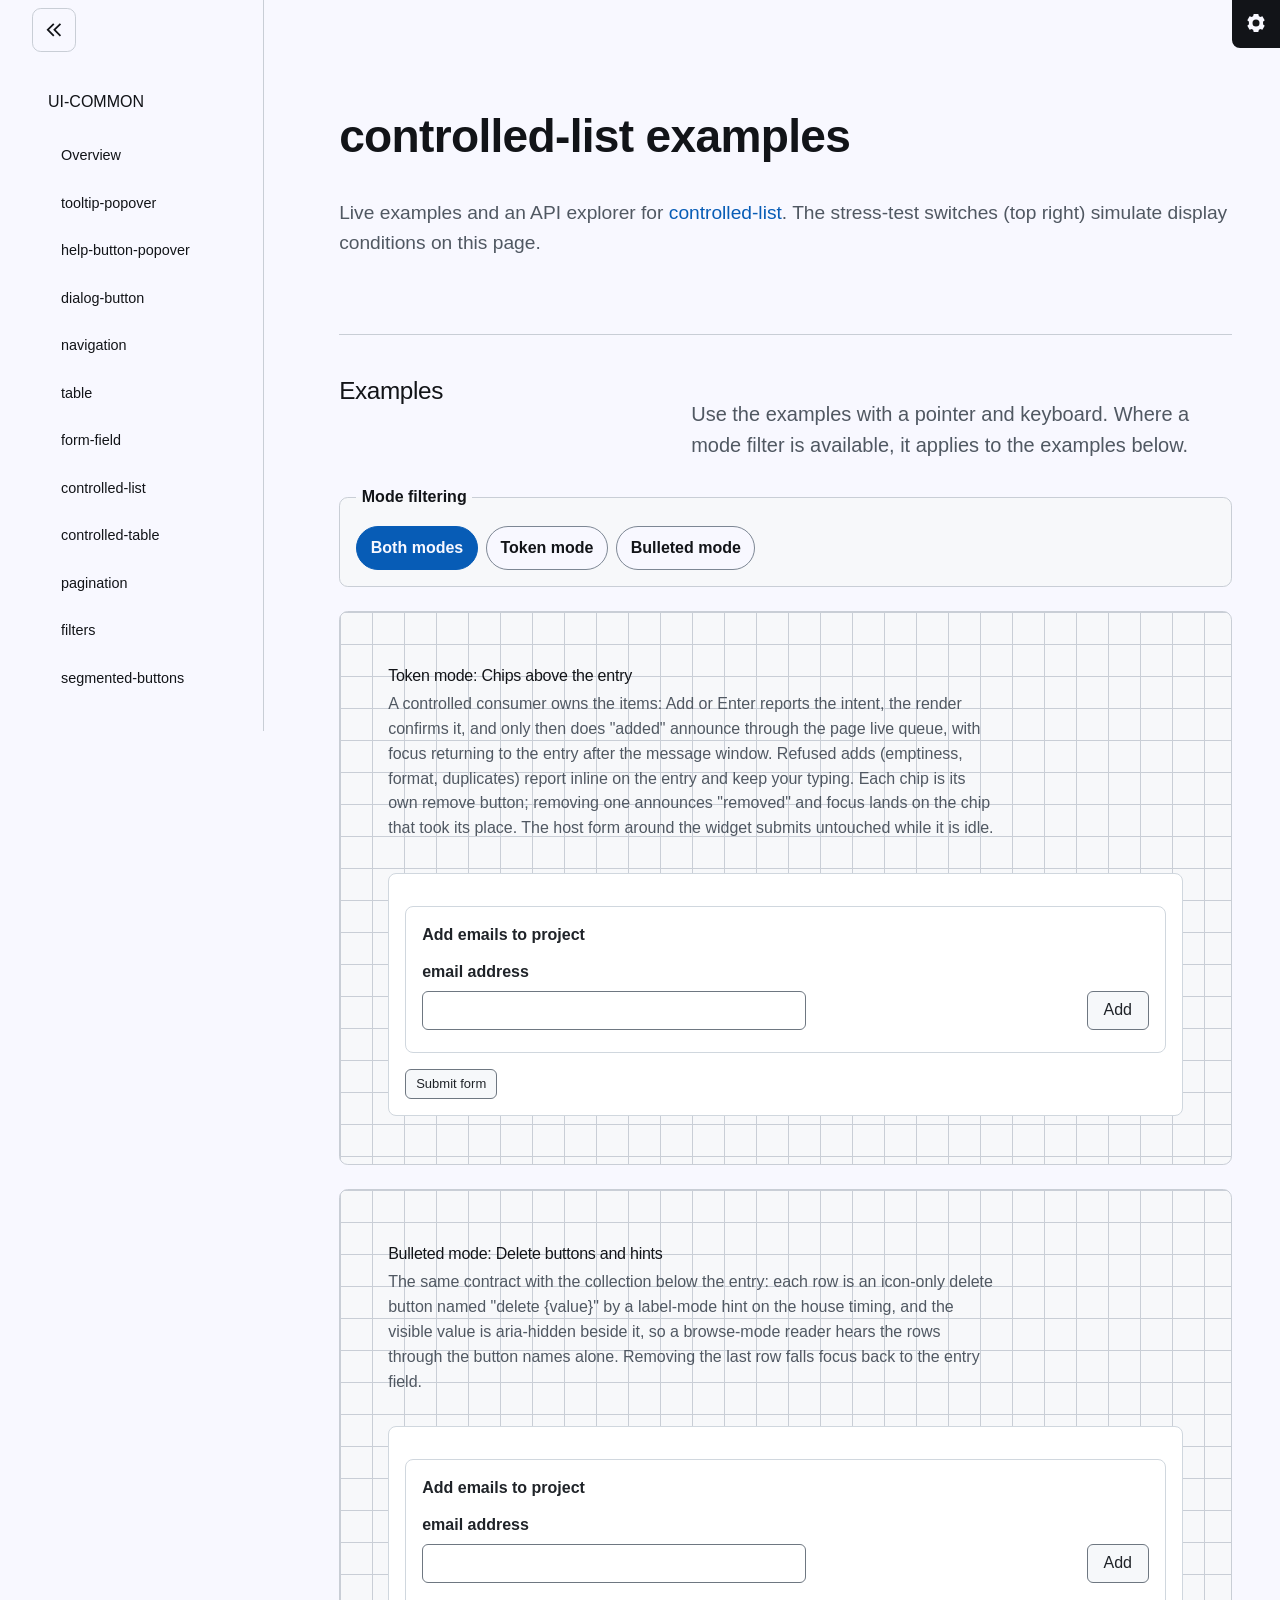
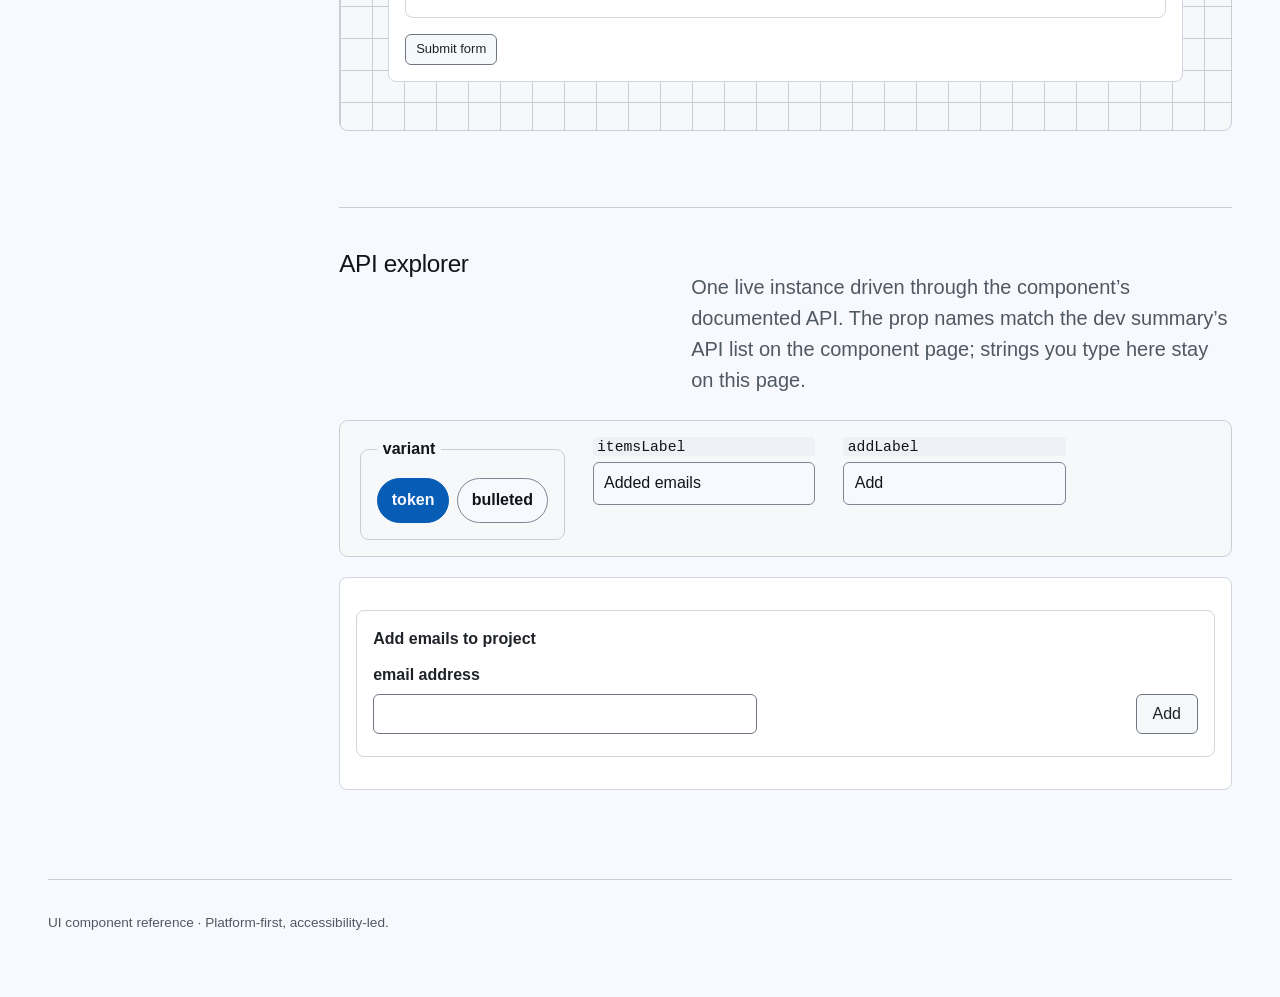
==== controlled-list-example/index.html @ eedbf728 "Add files via upload" ====
<!doctype html>
<html lang="en">
  <head>
    <meta charset="utf-8" />
    <meta name="viewport" content="width=device-width, initial-scale=1" />
    <title>UI Component Reference</title>
    <script defer src="../assets/app.js"></script>
    <link rel="stylesheet" href="../assets/app.css">
  </head>
  <body>
    <div id="root"></div>
  </body>
</html>
---- assets/app.css ----
@layer base{*,:after,:before,::backdrop{box-sizing:border-box;border:0 solid;margin:0;padding:0}::file-selector-button{box-sizing:border-box;border:0 solid;margin:0;padding:0}html,:host{-webkit-text-size-adjust:100%;tab-size:4;font-feature-settings:normal;font-variation-settings:normal;-webkit-tap-highlight-color:transparent;font-family:ui-sans-serif,system-ui,sans-serif,Apple Color Emoji,Segoe UI Emoji,Segoe UI Symbol,Noto Color Emoji;line-height:1.5}hr{height:0;color:inherit;border-top-width:1px}abbr:where([title]){-webkit-text-decoration:underline dotted;text-decoration:underline dotted}h1,h2,h3,h4,h5,h6{font-size:inherit;font-weight:inherit}a{color:inherit;-webkit-text-decoration:inherit;-webkit-text-decoration:inherit;text-decoration:inherit}b,strong{font-weight:bolder}code,kbd,samp,pre{font-feature-settings:normal;font-variation-settings:normal;font-family:ui-monospace,SFMono-Regular,Menlo,Monaco,Consolas,Liberation Mono,Courier New,monospace;font-size:1em}small{font-size:80%}sub,sup{vertical-align:baseline;font-size:75%;line-height:0;position:relative}sub{bottom:-.25em}sup{top:-.5em}table{text-indent:0;border-color:inherit;border-collapse:collapse}:-moz-focusring{outline:auto}progress{vertical-align:baseline}summary{display:list-item}ol,ul,menu{list-style:none}img,svg,video,canvas,audio,iframe,embed,object{vertical-align:middle;display:block}img,video{max-width:100%;height:auto}button,input,select,optgroup,textarea{font:inherit;font-feature-settings:inherit;font-variation-settings:inherit;letter-spacing:inherit;color:inherit;opacity:1;background-color:#0000;border-radius:0}::file-selector-button{font:inherit;font-feature-settings:inherit;font-variation-settings:inherit;letter-spacing:inherit;color:inherit;opacity:1;background-color:#0000;border-radius:0}:where(select:is([multiple],[size])) optgroup{font-weight:bolder}:where(select:is([multiple],[size])) optgroup option{padding-inline-start:20px}::file-selector-button{margin-inline-end:4px}::placeholder{opacity:1}@supports (not ((-webkit-appearance:-apple-pay-button))) or (contain-intrinsic-size:1px){::placeholder{color:color-mix(in oklab, currentcolor 50%, transparent)}}textarea{resize:vertical}::-webkit-search-decoration{-webkit-appearance:none}::-webkit-date-and-time-value{min-height:1lh;text-align:inherit}::-webkit-datetime-edit{display:inline-flex}::-webkit-datetime-edit-fields-wrapper{padding:0}::-webkit-datetime-edit{padding-block:0}::-webkit-datetime-edit-year-field{padding-block:0}::-webkit-datetime-edit-month-field{padding-block:0}::-webkit-datetime-edit-day-field{padding-block:0}::-webkit-datetime-edit-hour-field{padding-block:0}::-webkit-datetime-edit-minute-field{padding-block:0}::-webkit-datetime-edit-second-field{padding-block:0}::-webkit-datetime-edit-millisecond-field{padding-block:0}::-webkit-datetime-edit-meridiem-field{padding-block:0}::-webkit-calendar-picker-indicator{line-height:1}:-moz-ui-invalid{box-shadow:none}button,input:where([type=button],[type=reset],[type=submit]){appearance:button}::file-selector-button{appearance:button}::-webkit-inner-spin-button{height:auto}::-webkit-outer-spin-button{height:auto}[hidden]:where(:not([hidden=until-found])){display:none!important}}:root{--lightningcss-light:initial;--lightningcss-dark: ;color-scheme:light;--canvas:#f8f8ff;--rail-tint:#fff;--surface:#f7f8fa;--surface-strong:#eef1f5;--text:#121418;--muted:#505862;--line:#c9ced6;--line-strong:#7d8794;--accent:#075cb6;--accent-hover:#034887;--focus:#005fcc;--code:#161a20;--code-text:#f4f7fb;--max:90rem;--radius:.55rem;--stress-test-inverse-scale:1;--help-button-popover-trigger-min-size:2.75rem;--help-button-popover-trigger-radius:.35rem;--help-button-popover-surface-width:30rem;--help-button-popover-surface-max-height:94dvh;--help-button-popover-surface-padding:1.5rem;--help-button-popover-surface-gap:1rem;--help-button-popover-motion-duration:.14s;--help-button-popover-edge-clearance:1rem;--help-button-popover-surface-color:var(--canvas);--help-button-popover-border-color:var(--line-strong);--help-button-popover-elevation:0 1rem 3rem #0000002e;--layer-floating-window:200}*{box-sizing:border-box}html{scroll-behavior:smooth;background:var(--canvas);scroll-padding-top:11rem}body{background:var(--canvas);color:var(--text);-webkit-font-smoothing:antialiased;-moz-osx-font-smoothing:grayscale;margin:0;font-family:Arial,Helvetica,sans-serif;font-size:1rem;line-height:1.55}a{color:var(--accent);text-underline-offset:.2em;text-decoration-thickness:.08em}a:hover{color:var(--accent-hover)}a,p,li,dd{overflow-wrap:anywhere}button,a{-webkit-tap-highlight-color:transparent}:focus-visible{outline:.2rem solid var(--focus);outline-offset:.2rem}.site-header{z-index:100;border-block-end:1px solid var(--line);background:color-mix(in srgb, var(--canvas) 96%, transparent);-webkit-backdrop-filter:blur(.5rem);backdrop-filter:blur(.5rem);position:sticky;inset-block-start:0}.header-brand-row,.site-header .ev-navigation-nav,main,footer{width:min(100% - 6rem, var(--max));margin-inline:auto}.header-brand-row{padding-block:1rem .75rem;display:block}.brand{color:var(--text);white-space:nowrap;align-items:center;gap:.75rem;text-decoration:none;display:inline-flex}.brand span{background:var(--line-strong);block-size:1.4rem;inline-size:1px}.preference-switch{border:1px solid var(--line);border-radius:var(--radius);background:var(--canvas);min-block-size:2.75rem;color:var(--text);font:inherit;cursor:pointer;grid-template-columns:auto auto auto;align-items:center;gap:.45rem;padding:.45rem .65rem;font-size:.78rem;display:inline-grid;position:relative}.preference-switch:hover{border-color:var(--line-strong);background:var(--surface)}.preference-input{clip-path:inset(50%);white-space:nowrap;border:0;block-size:1px;inline-size:1px;margin:0;padding:0;position:absolute;overflow:hidden}.preference-label{font-weight:700}.switch-track{border:1px solid var(--line-strong);background:var(--surface-strong);border-radius:999px;block-size:1.25rem;inline-size:2.2rem;position:relative}.preference-switch:has(.preference-input:focus-visible) .switch-track{outline:2px solid var(--focus);outline-offset:2px}.switch-thumb{box-sizing:border-box;background:var(--line-strong);border:1px solid #0000;border-radius:50%;block-size:.88rem;inline-size:.88rem;transition:transform .16s,background-color .16s;position:absolute;inset-block-start:.12rem;inset-inline-start:.12rem}.preference-switch:has(.preference-input:checked) .switch-track{border-color:var(--accent);background:var(--accent)}.preference-switch:has(.preference-input:checked) .switch-thumb{background:var(--canvas);transform:translate(.95rem)}.switch-state{min-inline-size:1.5rem}.stress-test-launcher{z-index:1001;position:fixed;inset-block-start:0;inset-inline-end:0}.stress-test-button{inline-size:calc(48px * var(--stress-test-inverse-scale));block-size:calc(48px * var(--stress-test-inverse-scale));border:calc(2px * var(--stress-test-inverse-scale)) solid var(--text);border-radius:0 0 0 calc(8px * var(--stress-test-inverse-scale));background:var(--text);color:var(--canvas);cursor:pointer;place-items:center;padding:0;display:grid}.stress-test-button:hover{background:var(--accent)}.stress-test-button:focus-visible{outline-width:calc(3px * var(--stress-test-inverse-scale));outline-offset:calc(3px * var(--stress-test-inverse-scale))}.stress-test-cog{inline-size:calc(24px * var(--stress-test-inverse-scale));block-size:calc(24px * var(--stress-test-inverse-scale));fill:currentColor}.stress-test-tooltip{z-index:1002;border:1px solid var(--line-strong);background:var(--text);inline-size:max-content;max-inline-size:min(20rem,100vw - 1rem);color:var(--canvas);opacity:0;transition:opacity .12s ease, display .12s allow-discrete, overlay .12s allow-discrete;border-radius:.35rem;margin:0;padding:.5rem .7rem;font-size:.9rem;line-height:1.4;position:fixed;inset-block-start:calc(48px * var(--stress-test-inverse-scale) + .5rem);inset-block-end:auto;inset-inline:auto .5rem;box-shadow:0 .5rem 1.5rem #0000002e}.stress-test-tooltip:popover-open{opacity:1}@starting-style{.stress-test-tooltip:popover-open{opacity:0}}.stress-tests-dialog{z-index:1000;border:0;border-block-end:2px solid var(--line-strong);background:var(--canvas);max-block-size:min(80dvh,38rem);inline-size:100%;max-inline-size:none;color:var(--text);margin:0;padding:1rem 4.5rem 1rem 1rem;position:fixed;inset-block-start:0;inset-inline:0;overflow:auto;box-shadow:0 .75rem 2rem #00000038}.stress-tests-dialog::backdrop{background:#1214188c}.stress-tests-close{border:1px solid var(--line-strong);border-radius:var(--radius);background:var(--canvas);block-size:2.75rem;inline-size:2.75rem;color:var(--text);cursor:pointer;place-items:center;padding:0;display:grid;position:absolute;inset-block-start:.75rem;inset-inline-end:.75rem}.stress-tests-close:hover{background:var(--surface-strong)}.stress-tests-close svg{fill:currentColor;block-size:1.35rem;inline-size:1.35rem}.stress-tests-title{margin:0 0 .75rem;font-size:1.05rem}.stress-tests-close-tooltip{inset-block-start:4.25rem;inset-inline-end:.75rem}.stress-tests-dialog .preferences{flex-wrap:wrap;gap:.5rem;display:flex}.stress-tests-apply{font:inherit;border:1px solid var(--line-strong);border-radius:var(--radius);background:var(--surface);color:var(--text);cursor:pointer;margin-block-start:.9rem;padding:.45rem 1.25rem;font-size:.85rem}.stress-tests-apply:hover{background:var(--surface-strong)}.site-header .ev-navigation-nav{padding-block:0 .7rem}.ev-navigation a{color:var(--text);border:1px solid #0000;border-radius:.35rem;padding:.55rem .75rem;font-size:.9rem;text-decoration:none;display:inline-block}.ev-navigation a:hover{background:var(--surface)}.ev-navigation a[aria-current=page]{border-color:var(--accent);color:var(--accent)}.ev-navigation .ev-navigation-summary{border:1px solid #0000;border-radius:.35rem;padding:.55rem .75rem;font-size:.9rem}.ev-navigation .ev-navigation-summary:not([aria-disabled=true]):hover{background:var(--surface)}.table-demo-grid{grid-template-columns:minmax(0,1fr);gap:2.5rem;display:grid}.table-demo-canvas{color:#1f2328;--lightningcss-light:initial;--lightningcss-dark: ;color-scheme:light;background:#fff;border:1px solid #d0d7de;border-radius:.5rem;padding:.25rem 1rem 1rem}.table-demo-canvas .retest-button{font:inherit;cursor:pointer;background:#fff;border:1px solid #d0d7de;border-radius:.375rem;padding:.1em .5em;font-size:.8125rem}.table-demo-canvas .retest-button:hover{background:#f6f8fa}.form-field-demo-grid{grid-template-columns:repeat(auto-fit,minmax(min(26rem,100%),1fr));gap:1.5rem;display:grid}.form-field-demo-canvas{color:#1f2328;--lightningcss-light:initial;--lightningcss-dark: ;color-scheme:light;background:#fff;border:1px solid #d0d7de;border-radius:.5rem;padding:1rem}.form-field-demo-canvas .form-field+.form-field{margin-block-start:1.25rem}.ff-demo-scaffold{border-block-start:1px dashed #d0d7de;gap:.5rem;margin:1rem 0 0;padding-block-start:.625rem;display:flex}.ff-demo-scaffold button{font:inherit;cursor:pointer;background:#f6f8fa;border:1px solid #6e7781;border-radius:.375rem;padding:.25rem .625rem;font-size:.8125rem}.ff-demo-scaffold button:hover{background:#eef1f4}.ff-demo-proof{color:#1a7f37;min-block-size:1lh;margin:.5rem 0 0;font-size:.875rem}.controlled-list-demo-grid{grid-template-columns:repeat(auto-fit,minmax(min(28rem,100%),1fr));gap:1.5rem;display:grid}.controlled-table-demo-grid{gap:1.5rem;display:grid}.controlled-list-demo-canvas{color:#1f2328;--lightningcss-light:initial;--lightningcss-dark: ;color-scheme:light;background:#fff;border:1px solid #d0d7de;border-radius:.5rem;padding:1rem}.controlled-list-demo-canvas .host-form-foot{align-items:center;gap:.75rem;margin:.75rem 0 0;display:flex}.controlled-list-demo-canvas .host-form-foot button{font:inherit;cursor:pointer;background:#f6f8fa;border:1px solid #6e7781;border-radius:.375rem;padding:.25rem .625rem;font-size:.8125rem}.controlled-list-demo-canvas .host-form-foot button:hover{background:#eef1f4}.controlled-list-demo-canvas .submit-proof{color:#1a7f37;min-block-size:1lh;font-size:.875rem;font-weight:600}.pagination-demo-grid,.filters-demo-grid{grid-template-columns:minmax(0,1fr);gap:2.5rem;display:grid}.segmented-demo-grid{grid-template-columns:repeat(auto-fit,minmax(min(26rem,100%),1fr));gap:1.5rem;display:grid}.pagination-demo-canvas,.filters-demo-canvas,.segmented-demo-canvas{color:#1f2328;--lightningcss-light:initial;--lightningcss-dark: ;color-scheme:light;background:#fff;border:1px solid #d0d7de;border-radius:.5rem;padding:1rem}.pagination-demo-cards,.filters-demo-results,.segmented-demo-cards{gap:.5rem;margin:0 0 .75rem;padding:0;font-size:.875rem;list-style:none;display:grid}.pagination-demo-cards li,.filters-demo-results li,.segmented-demo-cards li{border:1px solid #d0d7de;border-radius:.375rem;justify-content:space-between;gap:.75rem;padding:.5rem .75rem;display:flex}.segmented-demo-cards[data-layout=grid]{grid-template-columns:repeat(auto-fill,minmax(11rem,1fr))}.pagination-demo-cards .kind,.filters-demo-results .kind,.segmented-demo-cards .kind{color:#57606a;font-size:.8125rem}.filters-demo-results li.empty{color:#57606a;justify-content:flex-start}.pagination-demo-range,.filters-demo-summary{color:#57606a;min-block-size:1lh;margin:0 0 .75rem;font-size:.875rem}.filters-demo-canvas .filters-demo-summary{margin-block-start:.75rem}.segmented-demo-row{flex-wrap:wrap;align-items:center;gap:.75rem;margin-block-end:.75rem;display:flex}.segmented-demo-reset{font:inherit;cursor:pointer;background:#f6f8fa;border:1px solid #6e7781;border-radius:.375rem;padding:.25rem .625rem;font-size:.8125rem}.segmented-demo-reset:hover{background:#eef1f4}.segmented-demo-sample{max-inline-size:34rem;margin:0;font-size:.875rem}.segmented-demo-sample[data-density=roomy]{line-height:1.9}.segmented-demo-sample[data-density=cosy]{line-height:1.5}.segmented-demo-sample[data-density=tight]{line-height:1.2}.segmented-demo-report{color:#1a7f37;margin:.75rem 0 0;font-size:.8125rem;font-weight:600}.navigation-demo-grid{gap:2.5rem;display:grid}.navigation-demo-resizable{resize:horizontal;border:1px dashed var(--line-strong);border-radius:var(--radius);min-inline-size:14rem;max-inline-size:100%;padding:1rem;overflow:hidden}.navigation-demo-scrollbox{border:1px solid var(--line);border-radius:var(--radius);max-block-size:11rem;padding-inline:1rem;overflow-y:auto}.navigation-demo-scrollbox .ev-navigation{background:var(--canvas)}.navigation-demo-vertical{max-inline-size:12rem}.navigation-demo-rail{--navigation-width:13rem;border:1px solid var(--line);border-radius:var(--radius);background:var(--canvas);position:relative;overflow-x:clip}.navigation-demo-rail .ev-navigation-pane{border-inline-end:1px solid var(--line);padding-block:4rem 1.25rem}.navigation-demo-rail .ev-navigation-nav{padding-inline-end:1.5rem}.site-frame{--navigation-width:15rem;--navigation-edge:1.5rem;width:min(100% - 6rem, var(--max));margin-inline:auto}.site-columns{grid-template-columns:var(--navigation-width) minmax(0, 1fr);align-items:start;column-gap:clamp(1.5rem,4vw,4rem);display:grid}.site-frame .site-header{-webkit-backdrop-filter:none;backdrop-filter:none;background:0 0;border-block-end:0;grid-column:1;max-block-size:100dvh;position:sticky;inset-block-start:0;overflow-y:auto}.site-frame .header-brand-row,.site-frame .site-header .ev-navigation-nav{width:auto;margin-inline:0;padding-inline-end:1.75rem}.site-frame .header-brand-row{padding-block:0 1.25rem}.site-frame .site-header .ev-navigation-nav{padding-block:0}.site-frame main{width:auto;grid-column:2;min-inline-size:0;margin-inline:0}.site-frame footer{width:auto;margin-inline:0}@media (width>52rem){.site-columns{transition:grid-template-columns .2s}.site-columns:has(.site-header .ev-navigation[data-nav-state=collapsed]){grid-template-columns:3.75rem minmax(0,1fr)}.site-frame .site-header{inline-size:calc(var(--navigation-width) + 1rem);margin-inline-start:calc((var(--navigation-edge) + .25rem) * -1);padding-block-end:.75rem;padding-inline-start:.25rem;transition:inline-size .2s;overflow-x:hidden}.site-columns:has(.site-header .ev-navigation[data-nav-state=collapsed]) .site-header{scrollbar-width:none;inline-size:3.75rem}.site-columns:has(.site-header .ev-navigation[data-nav-state=collapsed]) .site-header::-webkit-scrollbar{block-size:0;inline-size:0}.site-columns:has(.site-header .ev-navigation[data-nav-state=collapsed]) .site-header .ev-navigation-pane{border-inline-end-color:#0000}.site-frame .site-header .ev-navigation-pane{border-inline-end:1px solid var(--line);padding-block:clamp(3rem,7vw,7rem) 2rem}.site-frame .site-header .ev-navigation-pane:hover,.site-frame .site-header .ev-navigation-pane:focus-within{box-shadow:0 .0625rem .1875rem #0000000f,0 .25rem .75rem #0000000d}}@media (width<=52rem){.site-columns{display:block}.site-frame .site-header{border-inline-end:0;border-block-end:1px solid var(--line);max-block-size:none;padding-block:1rem .75rem;position:static;overflow:visible}}main{padding-block:clamp(3rem,7vw,7rem)}.hero{max-inline-size:70rem}.eyebrow{color:var(--accent);letter-spacing:.12em;text-transform:uppercase;margin:0 0 1rem;font-size:.8rem;font-weight:700}h1,h2,h3{letter-spacing:-.015em;margin-block-start:0;line-height:2}h1{max-inline-size:32ch;margin-block-end:1rem;font-size:clamp(2rem,3.6vw,3.25rem);font-weight:700}.lede{max-inline-size:62rem;color:var(--muted);margin:0;font-size:clamp(1.05rem,1.5vw,1.3rem)}.comparison{margin-block-start:clamp(4rem,8vw,8rem)}.section-heading{grid-template-columns:minmax(18rem,auto) minmax(18rem,1.125fr);align-items:start;gap:4rem;margin-block-end:1.5rem;display:grid}.section-heading>h2{line-height:1.25}.section-heading h2{margin:0;font-size:clamp(1.35rem,1.9vw,1.8rem)}.section-heading p{max-inline-size:48rem;color:var(--muted);margin:0;padding-block-start:2rem;font-size:1.25rem}.comparison-table-wrap{border:1px solid var(--line);border-radius:var(--radius);overflow-x:auto}table{width:100%;border-collapse:collapse;text-align:start;min-inline-size:46rem}th,td{border-block-end:1px solid var(--line);text-align:start;vertical-align:top;padding:1rem 1.25rem}thead th{background:var(--surface);font-size:.85rem}tbody th{inline-size:22%}tbody tr:last-child th,tbody tr:last-child td{border-block-end:0}code{background:var(--surface-strong);border-radius:.2rem;padding:.1em .3em;font:.92em ui-monospace,SFMono-Regular,Consolas,monospace}.guide,.guide-section,.guide-section>*,.sources,.sources>*{min-inline-size:0}.guide-hero{justify-content:space-between;align-items:flex-start;gap:2rem;max-inline-size:76rem;display:flex}.guide-hero h1{margin-block-end:1rem;font-size:clamp(2rem,3.6vw,3.25rem)}.guide-hero>div{min-inline-size:0}.guide-section,.sources{border-block-start:1px solid var(--line);margin-block-start:clamp(3rem,6vw,5rem);padding-block-start:2rem}.guide-section h2,.sources h2{font-size:clamp(1.35rem,1.9vw,1.8rem)}.two-column{grid-template-columns:minmax(15rem,.7fr) minmax(20rem,1.3fr);gap:2rem 4rem;display:grid}.two-column h2{margin:0}.check-list,.cross-list,.test-list,.requirements ul{margin:0;padding:0;list-style:none}.check-list li,.cross-list li,.test-list li{border-block-end:1px solid var(--line);padding:1rem 0 1rem 2rem;position:relative}.check-list li:first-child,.cross-list li:first-child,.test-list li:first-child{border-block-start:1px solid var(--line)}.check-list li:before{background:var(--accent);content:"";border-radius:50%;block-size:.55rem;inline-size:.55rem;position:absolute;inset-block-start:1.45rem;inset-inline-start:.2rem}.cross-list li:before{color:var(--muted);content:"×";font-size:1.25rem;font-weight:700;line-height:1;position:absolute;inset-block-start:1.05rem;inset-inline-start:.1rem}.requirements{border:1px solid var(--line);border-radius:var(--radius);background:var(--surface);grid-template-columns:minmax(17rem,.75fr) minmax(20rem,1.25fr);gap:2rem 4rem;padding:clamp(1.5rem,4vw,2.5rem);display:grid}.requirements h2{margin-block-end:.75rem}.requirements>div>p:last-child{color:var(--muted)}.requirement-groups{gap:1.5rem;display:grid}.requirement-groups section{border-inline-start:.25rem solid var(--line-strong);padding-inline-start:1.25rem}.requirement-groups section:first-child{border-inline-start-color:var(--accent)}.requirement-groups h3{margin-block:.35rem .5rem;font-size:1.15rem}.requirement-kind{border:1px solid var(--line-strong);color:var(--muted);letter-spacing:.06em;text-transform:uppercase;border-radius:999px;margin:0;padding:.2rem .55rem;font-size:.72rem;font-weight:700;display:inline-block}.requirement-kind-normative{border-color:var(--accent);color:var(--accent)}.requirements li{padding:.65rem 0 .65rem 1.5rem;position:relative}.requirements li:before{background:var(--accent);content:"";block-size:2px;inline-size:.55rem;position:absolute;inset-block-start:1.15rem;inset-inline-start:.2rem}.defaults-table-wrap,.wcag-table-wrap{border:1px solid var(--line);border-radius:var(--radius);overflow-x:auto}.defaults-table,.wcag-table{min-inline-size:58rem}.defaults-table td:nth-child(2){inline-size:15rem}.design-specification{gap:3rem;min-inline-size:0;display:grid}.design-specification>section,.spec-table-wrap{min-inline-size:0}.design-specification h3{margin-block:0 1rem;font-size:1.25rem}.anatomy-list{gap:.75rem;max-inline-size:68rem;margin:0;padding-inline-start:1.5rem;display:grid}.state-specimens{border:1px solid var(--line);border-radius:var(--radius);background:var(--line);grid-template-columns:repeat(5,minmax(9rem,1fr));gap:1px;margin-block-end:1.25rem;display:grid;overflow-x:auto}.state-specimens>div{background:var(--surface);align-content:space-between;justify-items:start;gap:1.5rem;min-inline-size:9rem;padding:1rem;display:grid}.state-specimens span{color:var(--muted);font-size:.82rem;font-weight:700}.help-button-popover-specimen{min-block-size:var(--help-button-popover-trigger-min-size);border:2px solid var(--text);border-radius:var(--help-button-popover-trigger-radius);background:var(--text);color:var(--canvas);font:inherit;padding:.65rem 1rem;font-weight:700}.help-button-popover-specimen.is-hovered{background:var(--accent)}.help-button-popover-specimen.is-focused{outline:.2rem solid var(--focus);outline-offset:.2rem}.help-button-popover-specimen.is-open{border-color:var(--accent);background:var(--accent)}.help-button-popover-specimen:disabled{opacity:.5}.spec-table-wrap{border:1px solid var(--line);border-radius:var(--radius);overflow-x:auto}.spec-table{min-inline-size:54rem}.spec-table tbody th{inline-size:14rem}.token-table tbody th{inline-size:24rem}.spec-note{border-inline-start:.25rem solid var(--accent);max-inline-size:68rem;color:var(--muted);margin:0;padding-inline-start:1rem}.wcag-table th:first-child{white-space:nowrap;inline-size:7rem}.wcag-table td:nth-child(3){inline-size:9rem}.level{color:var(--muted);white-space:nowrap;font-size:.85em}.mode-grid{--mode-card-padding:clamp(1.25rem, 3vw, 2rem);grid-template-columns:repeat(auto-fit,minmax(min(100%,32rem),1fr));gap:1.25rem;display:grid}.mode-grid>article{border:1px solid var(--line);border-radius:var(--radius);min-inline-size:0;padding:var(--mode-card-padding);flex-direction:column;display:flex}.mode-grid h3{margin-block-end:1rem;font-size:1.3rem}.mode-grid p{color:var(--muted)}.mode-code-block{margin-block-start:auto;margin-inline:calc(-1 * var(--mode-card-padding));margin-block-end:calc(-1 * var(--mode-card-padding));padding-block-start:2rem}.mode-code-block .code-block{border-block-end:0;border-inline:0;border-start-start-radius:0;border-start-end-radius:0;border-end-end-radius:calc(var(--radius) - 1px);border-end-start-radius:calc(var(--radius) - 1px)}.implementation-steps{gap:1rem;max-inline-size:62rem;margin:0;padding-inline-start:2rem;display:grid}.implementation-steps li{border-block-end:1px solid var(--line);padding-block:0 1rem;padding-inline-start:.5rem}.implementation-steps li::marker{color:var(--accent);font-weight:700}.implementation-steps h4{margin-block-end:.35rem}.implementation-steps p{color:var(--muted)}.qa-rules{border:1px solid var(--line);border-radius:var(--radius);background:var(--line);gap:1px;margin:0;display:grid;overflow:hidden}.qa-rules>div{background:var(--canvas);grid-template-columns:minmax(15rem,.65fr) minmax(20rem,1.35fr);gap:1rem 2rem;padding:1rem 1.25rem;display:grid}.qa-rules dt{font-weight:700}.qa-rules dd{color:var(--muted);margin:0}.verification-specimen{margin-block-start:2rem}.verification-specimen h4{margin-block-end:.75rem;font-size:1rem;font-weight:700}.accessibility>.requirements,.accessibility>section+section{margin-block-start:2rem}.scope-badge{border:1px solid var(--line-strong);color:var(--muted);letter-spacing:.04em;border-radius:999px;margin-block-end:.75rem;padding:.25rem .65rem;font-size:.72rem;font-weight:700;display:inline-block}.filter-radio-group{border:1px solid var(--line);border-radius:var(--radius);background:var(--surface);margin:0 0 1.5rem;padding:1rem}.filter-radio-group legend{padding-inline:.35rem;font-weight:700}.filter-radio-group>div{flex-wrap:wrap;gap:.5rem;display:flex}.filter-radio-group label{cursor:pointer;position:relative}.filter-radio-group input{opacity:0;block-size:1px;inline-size:1px;position:absolute}.filter-radio-group span{border:1px solid var(--line-strong);background:var(--canvas);color:var(--text);border-radius:999px;padding:.55rem .85rem;font-weight:700;display:block}.filter-radio-group input:checked+span{border-color:var(--accent);background:var(--accent);color:var(--canvas)}.filter-radio-group input:focus-visible+span{outline:.2rem solid var(--focus);outline-offset:.2rem}.usage-columns{grid-template-columns:repeat(2,minmax(0,1fr));gap:1.25rem 3rem;display:grid}.usage-columns>section{min-inline-size:0}.usage-columns h3{font-size:1.2rem}.content-keys-columns{grid-template-columns:repeat(auto-fit,minmax(min(100%,20rem),1fr));gap:1.25rem 3rem;display:grid}.content-keys-columns>section{min-inline-size:0}.content-keys-columns h3{font-size:1.2rem}.content-keys{border:1px solid var(--line);border-radius:var(--radius);background:var(--line);gap:1px;margin:0;display:grid;overflow:hidden}.content-keys>div{background:var(--canvas);gap:.35rem;padding:1rem 1.25rem;display:grid}.content-keys dt{font-weight:700}.content-keys dd,.content-keys-empty{color:var(--muted);margin:0}.composition-columns{grid-template-columns:repeat(auto-fit,minmax(min(100%,20rem),1fr));gap:1.25rem 3rem;display:grid}.composition-columns>section{min-inline-size:0}.composition-columns h3{font-size:1.2rem}.composition-list{gap:.75rem;margin:0;padding:0;list-style:none;display:grid}.composition-list>li{border-inline-start:3px solid var(--line);padding-inline-start:.9rem}.composition-name{font-weight:700}.composition-requirement{border:1px solid var(--line);text-transform:uppercase;letter-spacing:.04em;vertical-align:.08em;color:var(--muted);border-radius:999px;padding:.05rem .45rem;font-size:.78rem;font-weight:700;display:inline-block}.composition-requirement[data-requirement=core]{border-color:color-mix(in srgb, var(--accent) 45%, var(--line));background:color-mix(in srgb, var(--accent) 10%, transparent);color:var(--accent)}.pref-high-contrast .composition-requirement[data-requirement=core]{background:0 0}.composition-note{color:var(--muted)}.composition-empty{color:var(--muted);margin:0}.code-block{border-radius:var(--radius);background:var(--code);inline-size:100%;min-inline-size:0;max-inline-size:100%;color:var(--code-text);tab-size:2;white-space:pre;border:1px solid #38404b;margin:0;padding:clamp(1rem,3vw,1.75rem);font:.9rem/1.65 ui-monospace,SFMono-Regular,Consolas,monospace;overflow:auto hidden}.code-block[data-height-constrained]{max-block-size:var(--html-code-height);scrollbar-gutter:stable;overflow-y:auto}.code-block code{font:inherit;background:0 0;padding:0}.token-comment{color:#98a2b3}.token-tag{color:#7dd3fc}.token-attribute{color:#fbbf24}.token-selector{color:#7dd3fc}.token-property{color:#fbbf24}.token-string{color:#bef264}.token-punctuation{color:#d1d5db}.token-keyword{color:#f9a8d4}.token-number{color:#fbbf24}.demo-stage{border:1px solid var(--line);border-radius:var(--radius);background:linear-gradient(var(--line) 1px, transparent 1px), linear-gradient(90deg, var(--line) 1px, transparent 1px), var(--surface);background-size:2rem 2rem;min-block-size:19rem;padding:clamp(1.25rem,4vw,3rem);overflow:visible}.help-demo-grid{grid-template-columns:repeat(2,minmax(0,1fr));gap:1.25rem;display:grid}.help-demo-grid .demo-stage{min-inline-size:0}.help-demo-grid>:only-child{grid-column:1/-1}.demo-instruction{max-inline-size:38rem;color:var(--muted);margin:0 0 2rem}.example-page-link{margin:0}.example-page-link a{border:1px solid var(--line-strong);border-radius:var(--radius);background:var(--surface);color:var(--text);padding:.75rem 1.25rem;font-weight:700;text-decoration:none;display:inline-block}.example-page-link a:hover{border-color:var(--accent)}.example-page-link a:focus-visible{outline:.2rem solid var(--focus);outline-offset:.2rem}.api-explorer{grid-template-columns:minmax(0,1fr);gap:1.25rem;display:grid}.api-controls{border:1px solid var(--line);border-radius:var(--radius);background:var(--surface);flex-wrap:wrap;align-items:flex-start;gap:.75rem 1.75rem;padding:1rem 1.25rem;display:flex}.api-controls .filter-radio-group{margin:0}.api-switch{align-self:center}.api-text-control{align-content:start;gap:.375rem;display:grid}.api-text-control input{font:inherit;border:1px solid var(--line-strong);background:var(--canvas);min-inline-size:min(18rem,100%);color:var(--text);border-radius:.375rem;padding:.5rem .65rem}.api-text-control input:focus-visible{outline:.2rem solid var(--focus);outline-offset:.2rem}.api-canvas{border:1px solid var(--line);border-radius:var(--radius);background:var(--surface);min-block-size:12rem;padding:clamp(1.25rem,4vw,3rem)}.api-canvas .native-tooltip-trigger,.api-canvas .native-tooltip-trigger-label,.api-canvas .native-tooltip-trigger-description{anchor-name:--api-tooltip-trigger}.api-canvas .native-tooltip-surface{position-anchor:--api-tooltip-trigger}.api-canvas .native-help-trigger{interest-delay:.5s .2s;anchor-name:--api-help-trigger}.api-canvas .native-help-trigger-text,.api-canvas .native-help-trigger-icon,.api-canvas .native-help-trigger-icon-text{anchor-name:--api-help-trigger}.api-canvas .native-help-surface,.api-canvas .native-help-icon-tooltip{position-anchor:--api-help-trigger}.api-dialog-trigger{interest-delay:.5s .2s}.api-dialog-icon-tooltip{position-anchor:--api-dialog-window;position-area:block-start;margin:.6rem;position:fixed}.api-dialog-window{z-index:var(--layer-floating-window)}.icon-button{place-items:center;min-inline-size:3rem;padding-inline:.75rem;display:inline-grid}.bold-icon{font-family:Georgia,Times New Roman,serif;font-size:1.35em;font-weight:800}.demo-field{gap:.45rem;max-inline-size:24rem;margin-block-end:1rem;font-weight:700;display:grid}.demo-field input,.demo-field textarea{border:1px solid var(--line-strong);background:var(--canvas);min-block-size:2.75rem;color:var(--text);font:inherit;border-radius:.35rem;padding:.65rem .75rem}.shortcut-list{margin-block:1.25rem}.shortcut-list div{border-block-start:1px solid var(--line);justify-content:space-between;gap:2rem;padding-block:.75rem;display:flex}.shortcut-list div:last-child{border-block-end:1px solid var(--line)}.shortcut-list dd{white-space:nowrap;margin:0}kbd{border:1px solid var(--line-strong);background:var(--surface);border-radius:.25rem;padding:.1rem .35rem;font:.85em ui-monospace,SFMono-Regular,Consolas,monospace}.demo-button,.secondary-button{min-block-size:var(--help-button-popover-trigger-min-size);border:2px solid var(--text);border-radius:var(--help-button-popover-trigger-radius);background:var(--text);color:var(--canvas);font:inherit;cursor:pointer;padding:.65rem 1rem;font-weight:700}.native-help-trigger-icon,.native-help-trigger-icon-text{align-items:center;gap:.55rem;display:inline-flex}.native-help-trigger-icon{min-inline-size:var(--help-button-popover-trigger-min-size);justify-content:center;padding-inline:.65rem}.help-button-popover-demo-icon{border:.12em solid;border-radius:50%;place-items:center;block-size:1.35em;inline-size:1.35em;font-size:.9em;line-height:1;display:inline-grid}.help-demo-settings{justify-items:start;gap:.5rem;margin-block-start:1rem;display:grid}.secondary-button{background:var(--canvas);color:var(--text)}.tooltip-surface{border:1px solid var(--line-strong);background:var(--text);max-inline-size:min(24rem,100vw - 2rem);color:var(--canvas);border-radius:.35rem;padding:.65rem .8rem;font-size:.9rem;box-shadow:0 .5rem 1.5rem #0000002e}.native-tooltip-surface{position-anchor:--native-tooltip-trigger;position-area:block-start;opacity:0;transition:opacity .12s ease, display .12s allow-discrete, overlay .12s allow-discrete;margin:.6rem;position:fixed}.native-tooltip-surface:popover-open{opacity:1}@starting-style{.native-tooltip-surface:popover-open{opacity:0}}.native-tooltip-trigger{anchor-name:--native-tooltip-trigger;interest-delay:.5s .2s}.native-help-trigger-icon,.native-dialog-trigger-icon{interest-delay:.5s .2s}.native-tooltip-trigger-label{anchor-name:--native-tooltip-label-trigger}.native-tooltip-trigger-description{anchor-name:--native-tooltip-description-trigger}.native-tooltip-surface-label{position-anchor:--native-tooltip-label-trigger}.native-tooltip-surface-description{position-anchor:--native-tooltip-description-trigger}.help-surface{inline-size:min(var(--help-button-popover-surface-width), calc(100vw - 2rem));overscroll-behavior:contain;border:1px solid var(--help-button-popover-border-color);border-radius:var(--radius);padding:var(--help-button-popover-surface-padding);background:var(--help-button-popover-surface-color);color:var(--text);box-shadow:var(--help-button-popover-elevation);overflow:auto}.help-surface h3,.help-surface h4{margin-block-end:.75rem;font-size:1.3rem}.help-surface p{color:var(--muted)}.help-surface .secondary-button{margin-block-start:1.5rem;display:block}.native-help-surface{position-anchor:--native-help-trigger;margin:0;margin-block:var(--help-button-popover-surface-gap);block-size:auto;max-block-size:var(--help-button-popover-surface-max-height);opacity:0;transition:opacity var(--help-button-popover-motion-duration) ease, display var(--help-button-popover-motion-duration) allow-discrete, overlay var(--help-button-popover-motion-duration) allow-discrete;position:absolute;inset:auto}.native-help-surface[data-placement=below]{position-area:block-end span-inline-end}.native-help-surface[data-placement=above]{position-area:block-start span-inline-end}.native-help-surface:popover-open{opacity:1}@starting-style{.native-help-surface:popover-open{opacity:0}}.native-help-trigger{anchor-name:--native-help-trigger}.native-help-trigger-text{anchor-name:--native-help-text-trigger}.native-help-trigger-icon{anchor-name:--native-help-icon-trigger}.native-help-trigger-icon-text{anchor-name:--native-help-icon-text-trigger}.native-help-surface-text{position-anchor:--native-help-text-trigger}.native-help-surface-icon{position-anchor:--native-help-icon-trigger}.native-help-surface-icon-text{position-anchor:--native-help-icon-text-trigger}.native-help-icon-tooltip{position-anchor:--native-help-icon-trigger;position-area:block-start;margin:.6rem;position:fixed}.native-dialog-trigger{align-items:center;gap:.5em;display:inline-flex}.native-dialog-trigger-text{anchor-name:--native-dialog-text-trigger}.native-dialog-trigger-icon{anchor-name:--native-dialog-icon-trigger}.native-dialog-trigger-icon-text{anchor-name:--native-dialog-icon-text-trigger}.native-dialog-trigger-text-icon{anchor-name:--native-dialog-text-icon-trigger}.dialog-demo-icon{fill:currentColor;block-size:1.1em;inline-size:1.1em}.native-dialog-icon-tooltip{position-anchor:--native-dialog-icon-trigger;position-area:block-start;margin:.6rem;position:fixed}.native-help-surface-dialog-text{position-anchor:--native-dialog-text-trigger;z-index:var(--layer-floating-window)}.native-help-surface-dialog-icon{position-anchor:--native-dialog-icon-trigger;z-index:var(--layer-floating-window)}.native-help-surface-dialog-icon-text{position-anchor:--native-dialog-icon-text-trigger}.native-help-surface-dialog-text-icon{position-anchor:--native-dialog-text-icon-trigger}.dialog-demo-actions{flex-wrap:wrap;gap:.75rem;margin-block-start:1.5rem;display:flex}.help-surface .dialog-demo-actions .secondary-button{margin-block-start:0;display:inline-block}.native-help-surface-dialog[open]{opacity:1}@starting-style{.native-help-surface-dialog[open]{opacity:0}}.subsection-title{margin-block:3rem 1rem;font-size:1.25rem}.code-panels{grid-template-columns:repeat(2,minmax(0,1fr));align-items:start;gap:1.25rem;display:grid}.code-panels article{min-inline-size:0}.code-panels article:last-child{grid-column:1/-1}.code-panels h3{margin-block-end:.75rem;font-size:1rem}.api-list{grid-template-columns:repeat(2,minmax(0,1fr));gap:0 2rem;margin:0;padding:0;list-style:none;display:grid}.api-intro{max-inline-size:58rem;color:var(--muted)}.api-list li{border-block-end:1px solid var(--line);padding:1rem 0 1rem 1.75rem;position:relative}.api-list li:before{border:2px solid var(--accent);content:"";border-radius:50%;block-size:.55rem;inline-size:.55rem;position:absolute;inset-block-start:1.45rem;inset-inline-start:.2rem}.glance-columns{grid-template-columns:repeat(auto-fit,minmax(min(100%,20rem),1fr));gap:1.25rem 3rem;display:grid}.glance-columns>section{min-inline-size:0}.glance-columns h3{font-size:1.2rem}.glance-list{margin:0;padding:0;list-style:none}.glance-list li{border-block-end:1px solid var(--line);padding:1rem 0 1rem 2.75rem;position:relative}.glance-list li:first-child{border-block-start:1px solid var(--line)}.glance-id{color:var(--accent);font-variant-numeric:tabular-nums;font:700 .8rem/1.65 ui-monospace,SFMono-Regular,Consolas,monospace;position:absolute;inset-block-start:1rem;inset-inline-start:0}.core-refs{color:var(--muted);flex-wrap:wrap;align-items:baseline;gap:.4rem;margin-block:.5rem 0;font-size:.85rem;display:flex}.core-ref{border:1px solid var(--line-strong);border-radius:999px;padding:.05rem .5rem;font:700 .8rem ui-monospace,SFMono-Regular,Consolas,monospace;text-decoration:none}.core-ref:hover{border-color:var(--accent)}.test-list{grid-template-columns:repeat(2,minmax(0,1fr));gap:0 2rem;display:grid}.test-list li{padding-inline-start:1.75rem}.test-list li:before{border:2px solid var(--accent);content:"";border-radius:50%;block-size:.55rem;inline-size:.55rem;position:absolute;inset-block-start:1.4rem;inset-inline-start:.2rem}.sources{grid-template-columns:minmax(15rem,.7fr) minmax(20rem,1.3fr);gap:2rem 4rem;display:grid}.sources ul{flex-wrap:wrap;gap:.75rem 1.5rem;margin:0;padding:0;list-style:none;display:flex}kbd{border:1px solid var(--line-strong);background:var(--surface);border-block-end-width:3px;border-radius:.25rem;padding:.05em .35em;font:.9em ui-monospace,SFMono-Regular,Consolas,monospace}footer{border-block-start:1px solid var(--line);color:var(--muted);padding-block:2rem 4rem;font-size:.85rem}.sr-only{clip:rect(0, 0, 0, 0);white-space:nowrap;border:0;block-size:1px;inline-size:1px;margin:-1px;padding:0;position:absolute;overflow:hidden}.pref-dark{--lightningcss-light: ;--lightningcss-dark:initial;color-scheme:dark;--canvas:#111317;--rail-tint:color-mix(in srgb, var(--canvas) 93%, var(--text));--surface:#191d23;--surface-strong:#242a32;--text:#f4f6f8;--muted:#bac1ca;--line:#444d59;--line-strong:#8994a2;--accent:#76b9ff;--accent-hover:#a8d2ff;--focus:#80bdff;--code:#090b0e;--code-text:#f4f7fb}.pref-high-contrast{--lightningcss-light: ;--lightningcss-dark:initial;color-scheme:dark;--canvas:Canvas;--rail-tint:Canvas;--surface:Canvas;--surface-strong:Canvas;--text:CanvasText;--muted:CanvasText;--line:CanvasText;--line-strong:CanvasText;--accent:LinkText;--accent-hover:LinkText;--focus:Highlight;--code:Canvas;--code-text:CanvasText}.pref-high-contrast .site-header,.pref-high-contrast .component-card,.pref-high-contrast .comparison-table-wrap,.pref-high-contrast .stress-tests-dialog,.pref-high-contrast .stress-tests-close,.pref-high-contrast .stress-test-tooltip,.pref-high-contrast .preference-switch,.pref-high-contrast .pref-high-contrast .requirements,.pref-high-contrast .demo-stage,.pref-high-contrast .help-surface,.pref-high-contrast .tooltip-surface{box-shadow:none!important;-webkit-backdrop-filter:none!important;backdrop-filter:none!important;background-image:none!important}.pref-high-contrast .site-header{background:canvas!important}.pref-high-contrast .switch-track{background:canvas!important;border-color:canvastext!important}.pref-high-contrast .preference-switch:has(.preference-input:checked) .switch-track{background:highlight!important;border-color:highlight!important}.pref-high-contrast .switch-thumb{background:canvastext!important;border-color:canvastext!important}.pref-high-contrast .preference-switch:has(.preference-input:checked) .switch-thumb{background:highlighttext!important;border-color:highlighttext!important}.pref-high-contrast .code-block{forced-color-adjust:none;color:#f4f7fb;background:#090b0e;border-color:#f4f7fb}.pref-text-spacing *{letter-spacing:.12em!important;word-spacing:.16em!important;line-height:1.5!important}.pref-text-spacing p{margin-block-end:2em!important}.pref-text-resize{font-size:200%}.pref-text-resize .site-header{position:static}.pref-text-resize .guide-hero{flex-direction:column}.pref-text-resize .section-heading,.pref-text-resize .requirements,.pref-text-resize .sources,.pref-text-resize .mode-grid,.pref-text-resize .help-demo-grid,.pref-text-resize .segmented-demo-grid,.pref-text-resize .glance-columns,.pref-text-resize .usage-columns,.pref-text-resize .content-keys-columns,.pref-text-resize .composition-columns,.pref-text-resize .code-panels,.pref-text-resize .api-list,.pref-text-resize .test-list,.pref-text-resize .qa-rules>div{grid-template-columns:1fr}.pref-reduced-motion *,.pref-reduced-motion :before,.pref-reduced-motion :after{scroll-behavior:auto!important;transition-duration:.001ms!important;animation-duration:.001ms!important;animation-iteration-count:1!important}@media (prefers-reduced-motion:reduce){*,:before,:after{scroll-behavior:auto!important;transition-duration:.001ms!important;animation-duration:.001ms!important;animation-iteration-count:1!important}}@media (forced-colors:active){:root{--canvas:Canvas;--rail-tint:Canvas;--surface:Canvas;--surface-strong:Canvas;--text:CanvasText;--muted:CanvasText;--line:CanvasText;--line-strong:CanvasText;--accent:LinkText;--accent-hover:LinkText;--focus:Highlight}.switch-track{forced-color-adjust:none;background:canvas;border-color:canvastext}.preference-switch:has(.preference-input:checked) .switch-track{background:highlight;border-color:highlight}.switch-thumb{forced-color-adjust:none;background:canvastext;border-color:canvastext}.preference-switch:has(.preference-input:checked) .switch-thumb{background:highlighttext;border-color:highlighttext}.site-header,.component-card,.comparison-table-wrap,.stress-tests-dialog,.stress-tests-close,.stress-test-tooltip,.preference-switch,.requirements,.demo-stage,.help-surface,.tooltip-surface{box-shadow:none!important;-webkit-backdrop-filter:none!important;backdrop-filter:none!important;background-image:none!important}.site-header{background:canvas!important}.code-block{forced-color-adjust:none;color:#f4f7fb;background:#090b0e;border-color:#f4f7fb}}@media (width<=76rem){.site-header{position:static}}@media (resolution>=1.5x){.site-header{position:static}}@media (width<=48rem){html{scroll-padding-top:15rem}.header-brand-row,.site-header .ev-navigation-nav,main,footer{width:min(100% - 1.25rem, var(--max))}.preference-switch{grid-template-columns:minmax(0,1fr) auto auto}.stress-tests-dialog .preferences{grid-template-columns:1fr;display:grid}.section-heading,.two-column,.requirements,.sources{grid-template-columns:1fr}.guide-hero{flex-direction:column}.mode-grid,.help-demo-grid,.glance-columns,.usage-columns,.content-keys-columns,.code-panels,.api-list,.test-list,.qa-rules>div{grid-template-columns:1fr}}.ev-navigation[data-nav-state]{position:relative}.ev-navigation[data-sticky]{z-index:var(--layer-sticky-navigation);position:sticky;inset-block-start:0}.ev-navigation-list{margin:0;padding:0;list-style:none;display:flex}.ev-navigation-list>li{flex:none;min-inline-size:0}.ev-navigation[data-layout=horizontal] .ev-navigation-nav>.ev-navigation-list{flex-wrap:nowrap;gap:.25rem;overflow-x:clip}.ev-navigation[data-layout=vertical] .ev-navigation-nav>.ev-navigation-list{flex-direction:column;align-items:stretch;gap:.35rem}.ev-navigation[data-layout=vertical] .ev-navigation-list a,.ev-navigation-drawer .ev-navigation-list a{white-space:nowrap;text-overflow:ellipsis;display:block;overflow:hidden}.ev-navigation-toggle,.ev-navigation-hamburger,.ev-navigation-list a{interest-delay:.5s .2s}.ev-navigation-summary{white-space:nowrap;cursor:pointer;align-items:center;gap:.35rem;display:flex}.ev-navigation-summary::-webkit-details-marker{display:none}.ev-navigation-summary[aria-disabled=true]{color:var(--muted);cursor:not-allowed}.ev-navigation-caret{fill:currentColor;block-size:.85em;inline-size:.85em;transition:rotate .16s}.ev-navigation-submenu[open]>.ev-navigation-summary .ev-navigation-caret{rotate:180deg}.ev-navigation-sublist{flex-direction:column;gap:.35rem;margin:0;padding:0;list-style:none;display:flex}.ev-navigation-submenu:not([data-dropdown])>.ev-navigation-sublist{margin-block-start:.35rem;padding-inline-start:1rem}.ev-navigation-submenu[data-dropdown]{anchor-scope:--ev-nav-submenu}.ev-navigation-submenu[data-dropdown]>.ev-navigation-summary{anchor-name:--ev-nav-submenu}.ev-navigation-submenu[data-dropdown]>.ev-navigation-sublist{position-anchor:--ev-nav-submenu;position-area:block-end span-inline-end;border:1px solid var(--line-strong);background:var(--canvas);border-radius:.5rem;min-inline-size:13rem;max-inline-size:min(24rem,100vw - 1rem);margin-block-start:.5rem;padding:.5rem;position:absolute;box-shadow:0 .75rem 2rem #0000002e}.ev-navigation-hamburger,.ev-navigation-toggle{border:1px solid var(--line);border-radius:var(--radius);background:var(--canvas);block-size:2.75rem;inline-size:2.75rem;color:var(--text);cursor:pointer;place-items:center;padding:0;display:grid}.ev-navigation-hamburger:hover,.ev-navigation-toggle:hover{border-color:var(--line-strong);background:var(--surface)}.ev-navigation-icon{fill:currentColor;block-size:1.35rem;inline-size:1.35rem}.ev-navigation-toggle .ev-navigation-icon{transition:transform .16s}.ev-navigation-toggle[aria-expanded=false] .ev-navigation-icon{transform:rotate(180deg)}.ev-navigation-drawer{border:0;border-inline-start:1px solid var(--line-strong);background:var(--canvas);block-size:auto;max-block-size:none;inline-size:min(20rem,100vw - 3rem);max-inline-size:none;color:var(--text);overscroll-behavior:contain;transition:transform .2s ease, display .2s allow-discrete, overlay .2s allow-discrete;margin:0;padding:0;position:fixed;inset-block:0;inset-inline:auto 0;overflow-y:auto;transform:translate(100%);box-shadow:-.75rem 0 2rem #0000002e}.ev-navigation-drawer[open]{transform:translate(0)}@starting-style{.ev-navigation-drawer[open]{transform:translate(100%)}}.ev-navigation-drawer::backdrop{background:#00000040}html:has(.ev-navigation-drawer[open]){overflow:hidden}.ev-navigation-drawer-bar{background:var(--canvas);border-block-end:1px solid var(--line);justify-content:flex-end;padding:.5rem;display:flex;position:sticky;inset-block-start:0}.ev-navigation-drawer-close{border-radius:var(--radius);block-size:2.75rem;inline-size:2.75rem;color:var(--text);cursor:pointer;background:0 0;border:1px solid #0000;place-items:center;padding:0;display:grid}.ev-navigation-drawer-close:hover{border-color:var(--line-strong);background:var(--surface)}.ev-navigation-drawer .ev-navigation-list{flex-direction:column;align-items:stretch;gap:.35rem;padding:.75rem}.ev-navigation[data-nav-state] .ev-navigation-toggle{z-index:1;position:absolute;inset-block-start:.5rem;inset-inline-start:.5rem}.ev-navigation[data-nav-state] .ev-navigation-pane{inline-size:var(--navigation-width,15rem);background:var(--canvas);padding-inline-start:var(--navigation-edge,1.5rem);transition:transform .2s,background-color .2s,border-color .2s,box-shadow .2s}.ev-navigation[data-nav-state=collapsed] .ev-navigation-pane{transform:translateX(calc(var(--navigation-edge,1.5rem) - var(--navigation-width,15rem)))}.ev-navigation[data-tint][data-layout] .ev-navigation-pane:hover,.ev-navigation[data-tint][data-layout] .ev-navigation-pane:focus-within{background:var(--navigation-tint,color-mix(in srgb, var(--canvas) 93%, var(--text)));border-inline-end-color:#0000}.ev-navigation[data-tint]:not([data-nav-state]) .ev-navigation-pane{transition:background-color .2s}.ev-navigation-hint{border:1px solid var(--line-strong);background:var(--text);inline-size:max-content;max-inline-size:min(20rem,100vw - 1rem);color:var(--canvas);opacity:0;transition:opacity .12s ease, display .12s allow-discrete, overlay .12s allow-discrete;border-radius:.35rem;margin:0;padding:.5rem .7rem;font-size:.9rem;line-height:1.4;position:fixed;box-shadow:0 .5rem 1.5rem #0000002e}.ev-navigation-hint:popover-open{opacity:1}@starting-style{.ev-navigation-hint:popover-open{opacity:0}}
/*$vite$:1*/
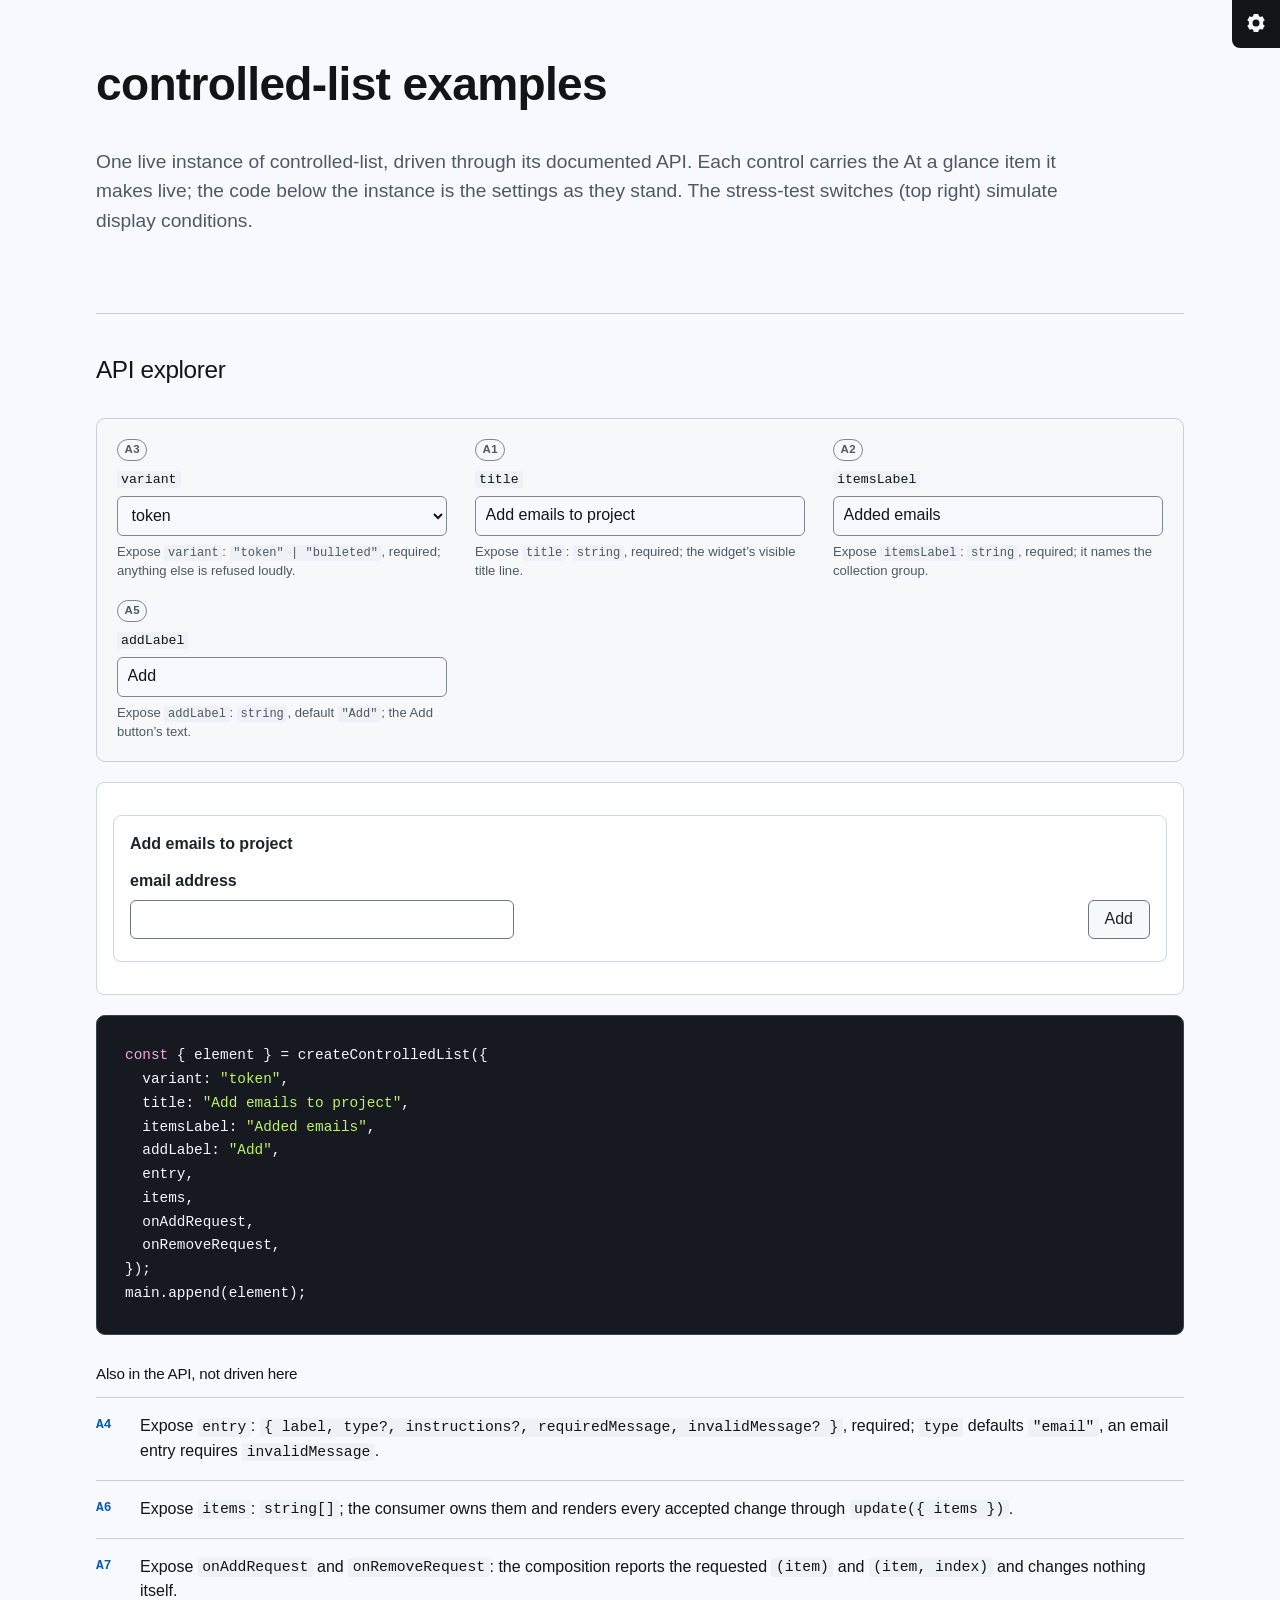
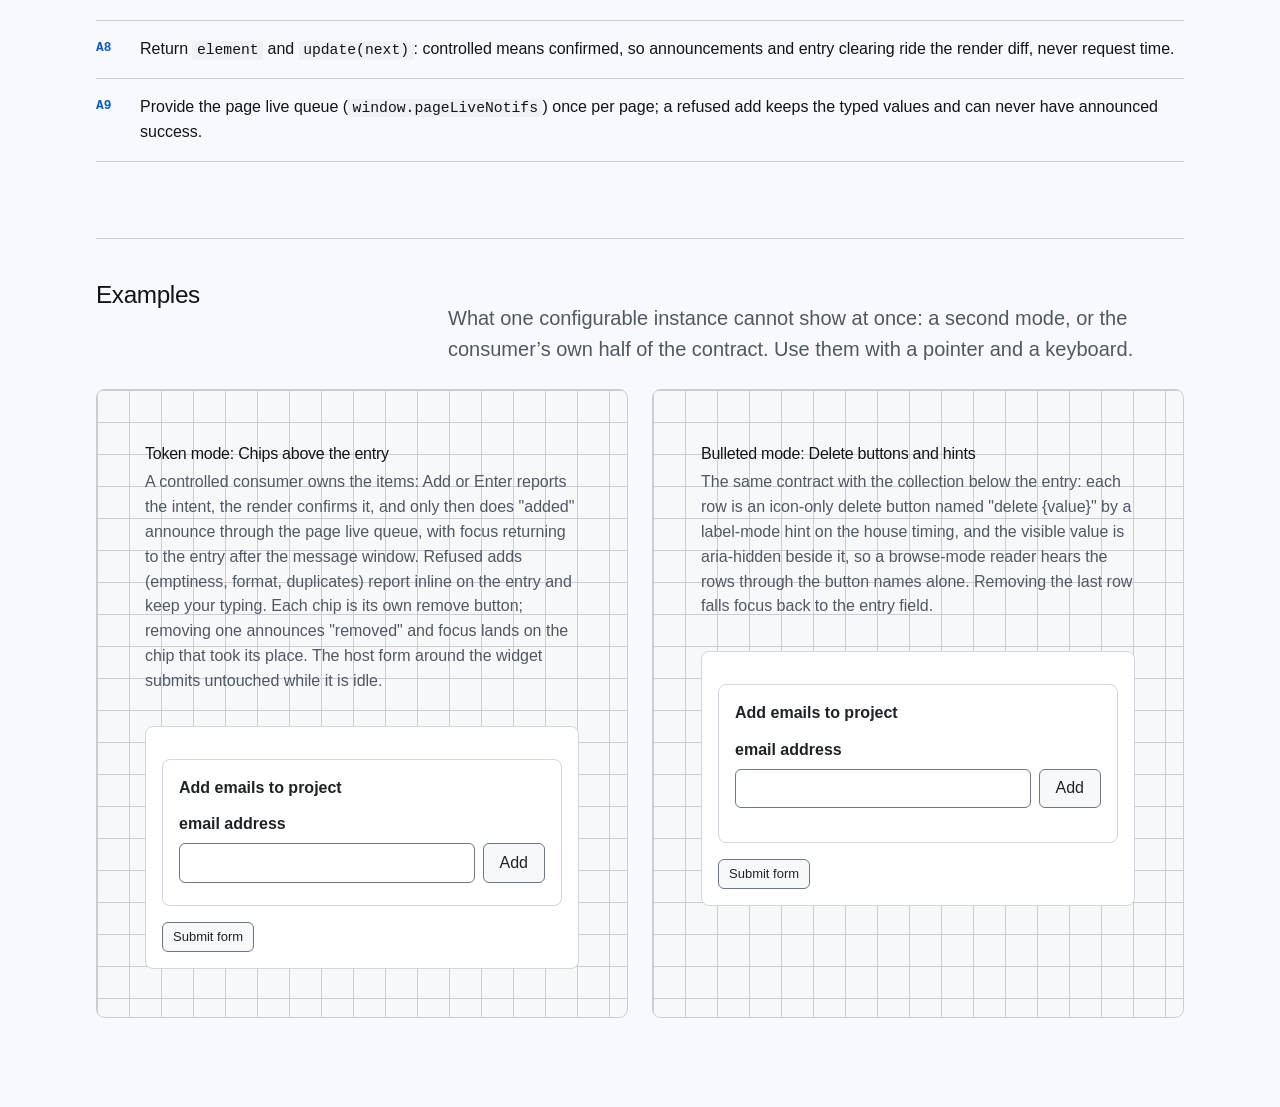
==== commit bb8600bf: "Publish: the hamburger is navigation's own menu dialog, and the payload goes LF The bundle carries t" ====
--- a/controlled-list-example/index.html
+++ b/controlled-list-example/index.html
@@ -1,14 +1,13 @@
-<!doctype html>
-<html lang="en">
-  <head>
-    <meta charset="utf-8" />
-    <meta name="viewport" content="width=device-width, initial-scale=1" />
-    <title>UI Component Reference</title>
+<!doctype html>
+<html lang="en">
+  <head>
+    <meta charset="utf-8" />
+    <meta name="viewport" content="width=device-width, initial-scale=1" />
+    <title>UI Component Reference</title>
     <script defer src="../assets/app.js"></script>
     <link rel="stylesheet" href="../assets/app.css">
-  </head>
-  <body>
-    <div id="root"></div>-
-  </body>
-</html>
+  </head>
+  <body>
+    <div id="root"></div>
+  </body>
+</html>
--- a/assets/app.css
+++ b/assets/app.css
@@ -1,2 +1,2 @@
-@layer base{*,:after,:before,::backdrop{box-sizing:border-box;border:0 solid;margin:0;padding:0}::file-selector-button{box-sizing:border-box;border:0 solid;margin:0;padding:0}html,:host{-webkit-text-size-adjust:100%;tab-size:4;font-feature-settings:normal;font-variation-settings:normal;-webkit-tap-highlight-color:transparent;font-family:ui-sans-serif,system-ui,sans-serif,Apple Color Emoji,Segoe UI Emoji,Segoe UI Symbol,Noto Color Emoji;line-height:1.5}hr{height:0;color:inherit;border-top-width:1px}abbr:where([title]){-webkit-text-decoration:underline dotted;text-decoration:underline dotted}h1,h2,h3,h4,h5,h6{font-size:inherit;font-weight:inherit}a{color:inherit;-webkit-text-decoration:inherit;-webkit-text-decoration:inherit;text-decoration:inherit}b,strong{font-weight:bolder}code,kbd,samp,pre{font-feature-settings:normal;font-variation-settings:normal;font-family:ui-monospace,SFMono-Regular,Menlo,Monaco,Consolas,Liberation Mono,Courier New,monospace;font-size:1em}small{font-size:80%}sub,sup{vertical-align:baseline;font-size:75%;line-height:0;position:relative}sub{bottom:-.25em}sup{top:-.5em}table{text-indent:0;border-color:inherit;border-collapse:collapse}:-moz-focusring{outline:auto}progress{vertical-align:baseline}summary{display:list-item}ol,ul,menu{list-style:none}img,svg,video,canvas,audio,iframe,embed,object{vertical-align:middle;display:block}img,video{max-width:100%;height:auto}button,input,select,optgroup,textarea{font:inherit;font-feature-settings:inherit;font-variation-settings:inherit;letter-spacing:inherit;color:inherit;opacity:1;background-color:#0000;border-radius:0}::file-selector-button{font:inherit;font-feature-settings:inherit;font-variation-settings:inherit;letter-spacing:inherit;color:inherit;opacity:1;background-color:#0000;border-radius:0}:where(select:is([multiple],[size])) optgroup{font-weight:bolder}:where(select:is([multiple],[size])) optgroup option{padding-inline-start:20px}::file-selector-button{margin-inline-end:4px}::placeholder{opacity:1}@supports (not ((-webkit-appearance:-apple-pay-button))) or (contain-intrinsic-size:1px){::placeholder{color:color-mix(in oklab, currentcolor 50%, transparent)}}textarea{resize:vertical}::-webkit-search-decoration{-webkit-appearance:none}::-webkit-date-and-time-value{min-height:1lh;text-align:inherit}::-webkit-datetime-edit{display:inline-flex}::-webkit-datetime-edit-fields-wrapper{padding:0}::-webkit-datetime-edit{padding-block:0}::-webkit-datetime-edit-year-field{padding-block:0}::-webkit-datetime-edit-month-field{padding-block:0}::-webkit-datetime-edit-day-field{padding-block:0}::-webkit-datetime-edit-hour-field{padding-block:0}::-webkit-datetime-edit-minute-field{padding-block:0}::-webkit-datetime-edit-second-field{padding-block:0}::-webkit-datetime-edit-millisecond-field{padding-block:0}::-webkit-datetime-edit-meridiem-field{padding-block:0}::-webkit-calendar-picker-indicator{line-height:1}:-moz-ui-invalid{box-shadow:none}button,input:where([type=button],[type=reset],[type=submit]){appearance:button}::file-selector-button{appearance:button}::-webkit-inner-spin-button{height:auto}::-webkit-outer-spin-button{height:auto}[hidden]:where(:not([hidden=until-found])){display:none!important}}:root{--lightningcss-light:initial;--lightningcss-dark: ;color-scheme:light;--canvas:#f8f8ff;--rail-tint:#fff;--surface:#f7f8fa;--surface-strong:#eef1f5;--text:#121418;--muted:#505862;--line:#c9ced6;--line-strong:#7d8794;--accent:#075cb6;--accent-hover:#034887;--focus:#005fcc;--code:#161a20;--code-text:#f4f7fb;--max:90rem;--radius:.55rem;--stress-test-inverse-scale:1;--help-button-popover-trigger-min-size:2.75rem;--help-button-popover-trigger-radius:.35rem;--help-button-popover-surface-width:30rem;--help-button-popover-surface-max-height:94dvh;--help-button-popover-surface-padding:1.5rem;--help-button-popover-surface-gap:1rem;--help-button-popover-motion-duration:.14s;--help-button-popover-edge-clearance:1rem;--help-button-popover-surface-color:var(--canvas);--help-button-popover-border-color:var(--line-strong);--help-button-popover-elevation:0 1rem 3rem #0000002e;--layer-floating-window:200}*{box-sizing:border-box}html{scroll-behavior:smooth;background:var(--canvas);scroll-padding-top:11rem}body{background:var(--canvas);color:var(--text);-webkit-font-smoothing:antialiased;-moz-osx-font-smoothing:grayscale;margin:0;font-family:Arial,Helvetica,sans-serif;font-size:1rem;line-height:1.55}a{color:var(--accent);text-underline-offset:.2em;text-decoration-thickness:.08em}a:hover{color:var(--accent-hover)}a,p,li,dd{overflow-wrap:anywhere}button,a{-webkit-tap-highlight-color:transparent}:focus-visible{outline:.2rem solid var(--focus);outline-offset:.2rem}.site-header{z-index:100;border-block-end:1px solid var(--line);background:color-mix(in srgb, var(--canvas) 96%, transparent);-webkit-backdrop-filter:blur(.5rem);backdrop-filter:blur(.5rem);position:sticky;inset-block-start:0}.header-brand-row,.site-header .ev-navigation-nav,main,footer{width:min(100% - 6rem, var(--max));margin-inline:auto}.header-brand-row{padding-block:1rem .75rem;display:block}.brand{color:var(--text);white-space:nowrap;align-items:center;gap:.75rem;text-decoration:none;display:inline-flex}.brand span{background:var(--line-strong);block-size:1.4rem;inline-size:1px}.preference-switch{border:1px solid var(--line);border-radius:var(--radius);background:var(--canvas);min-block-size:2.75rem;color:var(--text);font:inherit;cursor:pointer;grid-template-columns:auto auto auto;align-items:center;gap:.45rem;padding:.45rem .65rem;font-size:.78rem;display:inline-grid;position:relative}.preference-switch:hover{border-color:var(--line-strong);background:var(--surface)}.preference-input{clip-path:inset(50%);white-space:nowrap;border:0;block-size:1px;inline-size:1px;margin:0;padding:0;position:absolute;overflow:hidden}.preference-label{font-weight:700}.switch-track{border:1px solid var(--line-strong);background:var(--surface-strong);border-radius:999px;block-size:1.25rem;inline-size:2.2rem;position:relative}.preference-switch:has(.preference-input:focus-visible) .switch-track{outline:2px solid var(--focus);outline-offset:2px}.switch-thumb{box-sizing:border-box;background:var(--line-strong);border:1px solid #0000;border-radius:50%;block-size:.88rem;inline-size:.88rem;transition:transform .16s,background-color .16s;position:absolute;inset-block-start:.12rem;inset-inline-start:.12rem}.preference-switch:has(.preference-input:checked) .switch-track{border-color:var(--accent);background:var(--accent)}.preference-switch:has(.preference-input:checked) .switch-thumb{background:var(--canvas);transform:translate(.95rem)}.switch-state{min-inline-size:1.5rem}.stress-test-launcher{z-index:1001;position:fixed;inset-block-start:0;inset-inline-end:0}.stress-test-button{inline-size:calc(48px * var(--stress-test-inverse-scale));block-size:calc(48px * var(--stress-test-inverse-scale));border:calc(2px * var(--stress-test-inverse-scale)) solid var(--text);border-radius:0 0 0 calc(8px * var(--stress-test-inverse-scale));background:var(--text);color:var(--canvas);cursor:pointer;place-items:center;padding:0;display:grid}.stress-test-button:hover{background:var(--accent)}.stress-test-button:focus-visible{outline-width:calc(3px * var(--stress-test-inverse-scale));outline-offset:calc(3px * var(--stress-test-inverse-scale))}.stress-test-cog{inline-size:calc(24px * var(--stress-test-inverse-scale));block-size:calc(24px * var(--stress-test-inverse-scale));fill:currentColor}.stress-test-tooltip{z-index:1002;border:1px solid var(--line-strong);background:var(--text);inline-size:max-content;max-inline-size:min(20rem,100vw - 1rem);color:var(--canvas);opacity:0;transition:opacity .12s ease, display .12s allow-discrete, overlay .12s allow-discrete;border-radius:.35rem;margin:0;padding:.5rem .7rem;font-size:.9rem;line-height:1.4;position:fixed;inset-block-start:calc(48px * var(--stress-test-inverse-scale) + .5rem);inset-block-end:auto;inset-inline:auto .5rem;box-shadow:0 .5rem 1.5rem #0000002e}.stress-test-tooltip:popover-open{opacity:1}@starting-style{.stress-test-tooltip:popover-open{opacity:0}}.stress-tests-dialog{z-index:1000;border:0;border-block-end:2px solid var(--line-strong);background:var(--canvas);max-block-size:min(80dvh,38rem);inline-size:100%;max-inline-size:none;color:var(--text);margin:0;padding:1rem 4.5rem 1rem 1rem;position:fixed;inset-block-start:0;inset-inline:0;overflow:auto;box-shadow:0 .75rem 2rem #00000038}.stress-tests-dialog::backdrop{background:#1214188c}.stress-tests-close{border:1px solid var(--line-strong);border-radius:var(--radius);background:var(--canvas);block-size:2.75rem;inline-size:2.75rem;color:var(--text);cursor:pointer;place-items:center;padding:0;display:grid;position:absolute;inset-block-start:.75rem;inset-inline-end:.75rem}.stress-tests-close:hover{background:var(--surface-strong)}.stress-tests-close svg{fill:currentColor;block-size:1.35rem;inline-size:1.35rem}.stress-tests-title{margin:0 0 .75rem;font-size:1.05rem}.stress-tests-close-tooltip{inset-block-start:4.25rem;inset-inline-end:.75rem}.stress-tests-dialog .preferences{flex-wrap:wrap;gap:.5rem;display:flex}.stress-tests-apply{font:inherit;border:1px solid var(--line-strong);border-radius:var(--radius);background:var(--surface);color:var(--text);cursor:pointer;margin-block-start:.9rem;padding:.45rem 1.25rem;font-size:.85rem}.stress-tests-apply:hover{background:var(--surface-strong)}.site-header .ev-navigation-nav{padding-block:0 .7rem}.ev-navigation a{color:var(--text);border:1px solid #0000;border-radius:.35rem;padding:.55rem .75rem;font-size:.9rem;text-decoration:none;display:inline-block}.ev-navigation a:hover{background:var(--surface)}.ev-navigation a[aria-current=page]{border-color:var(--accent);color:var(--accent)}.ev-navigation .ev-navigation-summary{border:1px solid #0000;border-radius:.35rem;padding:.55rem .75rem;font-size:.9rem}.ev-navigation .ev-navigation-summary:not([aria-disabled=true]):hover{background:var(--surface)}.table-demo-grid{grid-template-columns:minmax(0,1fr);gap:2.5rem;display:grid}.table-demo-canvas{color:#1f2328;--lightningcss-light:initial;--lightningcss-dark: ;color-scheme:light;background:#fff;border:1px solid #d0d7de;border-radius:.5rem;padding:.25rem 1rem 1rem}.table-demo-canvas .retest-button{font:inherit;cursor:pointer;background:#fff;border:1px solid #d0d7de;border-radius:.375rem;padding:.1em .5em;font-size:.8125rem}.table-demo-canvas .retest-button:hover{background:#f6f8fa}.form-field-demo-grid{grid-template-columns:repeat(auto-fit,minmax(min(26rem,100%),1fr));gap:1.5rem;display:grid}.form-field-demo-canvas{color:#1f2328;--lightningcss-light:initial;--lightningcss-dark: ;color-scheme:light;background:#fff;border:1px solid #d0d7de;border-radius:.5rem;padding:1rem}.form-field-demo-canvas .form-field+.form-field{margin-block-start:1.25rem}.ff-demo-scaffold{border-block-start:1px dashed #d0d7de;gap:.5rem;margin:1rem 0 0;padding-block-start:.625rem;display:flex}.ff-demo-scaffold button{font:inherit;cursor:pointer;background:#f6f8fa;border:1px solid #6e7781;border-radius:.375rem;padding:.25rem .625rem;font-size:.8125rem}.ff-demo-scaffold button:hover{background:#eef1f4}.ff-demo-proof{color:#1a7f37;min-block-size:1lh;margin:.5rem 0 0;font-size:.875rem}.controlled-list-demo-grid{grid-template-columns:repeat(auto-fit,minmax(min(28rem,100%),1fr));gap:1.5rem;display:grid}.controlled-table-demo-grid{gap:1.5rem;display:grid}.controlled-list-demo-canvas{color:#1f2328;--lightningcss-light:initial;--lightningcss-dark: ;color-scheme:light;background:#fff;border:1px solid #d0d7de;border-radius:.5rem;padding:1rem}.controlled-list-demo-canvas .host-form-foot{align-items:center;gap:.75rem;margin:.75rem 0 0;display:flex}.controlled-list-demo-canvas .host-form-foot button{font:inherit;cursor:pointer;background:#f6f8fa;border:1px solid #6e7781;border-radius:.375rem;padding:.25rem .625rem;font-size:.8125rem}.controlled-list-demo-canvas .host-form-foot button:hover{background:#eef1f4}.controlled-list-demo-canvas .submit-proof{color:#1a7f37;min-block-size:1lh;font-size:.875rem;font-weight:600}.pagination-demo-grid,.filters-demo-grid{grid-template-columns:minmax(0,1fr);gap:2.5rem;display:grid}.segmented-demo-grid{grid-template-columns:repeat(auto-fit,minmax(min(26rem,100%),1fr));gap:1.5rem;display:grid}.pagination-demo-canvas,.filters-demo-canvas,.segmented-demo-canvas{color:#1f2328;--lightningcss-light:initial;--lightningcss-dark: ;color-scheme:light;background:#fff;border:1px solid #d0d7de;border-radius:.5rem;padding:1rem}.pagination-demo-cards,.filters-demo-results,.segmented-demo-cards{gap:.5rem;margin:0 0 .75rem;padding:0;font-size:.875rem;list-style:none;display:grid}.pagination-demo-cards li,.filters-demo-results li,.segmented-demo-cards li{border:1px solid #d0d7de;border-radius:.375rem;justify-content:space-between;gap:.75rem;padding:.5rem .75rem;display:flex}.segmented-demo-cards[data-layout=grid]{grid-template-columns:repeat(auto-fill,minmax(11rem,1fr))}.pagination-demo-cards .kind,.filters-demo-results .kind,.segmented-demo-cards .kind{color:#57606a;font-size:.8125rem}.filters-demo-results li.empty{color:#57606a;justify-content:flex-start}.pagination-demo-range,.filters-demo-summary{color:#57606a;min-block-size:1lh;margin:0 0 .75rem;font-size:.875rem}.filters-demo-canvas .filters-demo-summary{margin-block-start:.75rem}.segmented-demo-row{flex-wrap:wrap;align-items:center;gap:.75rem;margin-block-end:.75rem;display:flex}.segmented-demo-reset{font:inherit;cursor:pointer;background:#f6f8fa;border:1px solid #6e7781;border-radius:.375rem;padding:.25rem .625rem;font-size:.8125rem}.segmented-demo-reset:hover{background:#eef1f4}.segmented-demo-sample{max-inline-size:34rem;margin:0;font-size:.875rem}.segmented-demo-sample[data-density=roomy]{line-height:1.9}.segmented-demo-sample[data-density=cosy]{line-height:1.5}.segmented-demo-sample[data-density=tight]{line-height:1.2}.segmented-demo-report{color:#1a7f37;margin:.75rem 0 0;font-size:.8125rem;font-weight:600}.navigation-demo-grid{gap:2.5rem;display:grid}.navigation-demo-resizable{resize:horizontal;border:1px dashed var(--line-strong);border-radius:var(--radius);min-inline-size:14rem;max-inline-size:100%;padding:1rem;overflow:hidden}.navigation-demo-scrollbox{border:1px solid var(--line);border-radius:var(--radius);max-block-size:11rem;padding-inline:1rem;overflow-y:auto}.navigation-demo-scrollbox .ev-navigation{background:var(--canvas)}.navigation-demo-vertical{max-inline-size:12rem}.navigation-demo-rail{--navigation-width:13rem;border:1px solid var(--line);border-radius:var(--radius);background:var(--canvas);position:relative;overflow-x:clip}.navigation-demo-rail .ev-navigation-pane{border-inline-end:1px solid var(--line);padding-block:4rem 1.25rem}.navigation-demo-rail .ev-navigation-nav{padding-inline-end:1.5rem}.site-frame{--navigation-width:15rem;--navigation-edge:1.5rem;width:min(100% - 6rem, var(--max));margin-inline:auto}.site-columns{grid-template-columns:var(--navigation-width) minmax(0, 1fr);align-items:start;column-gap:clamp(1.5rem,4vw,4rem);display:grid}.site-frame .site-header{-webkit-backdrop-filter:none;backdrop-filter:none;background:0 0;border-block-end:0;grid-column:1;max-block-size:100dvh;position:sticky;inset-block-start:0;overflow-y:auto}.site-frame .header-brand-row,.site-frame .site-header .ev-navigation-nav{width:auto;margin-inline:0;padding-inline-end:1.75rem}.site-frame .header-brand-row{padding-block:0 1.25rem}.site-frame .site-header .ev-navigation-nav{padding-block:0}.site-frame main{width:auto;grid-column:2;min-inline-size:0;margin-inline:0}.site-frame footer{width:auto;margin-inline:0}@media (width>52rem){.site-columns{transition:grid-template-columns .2s}.site-columns:has(.site-header .ev-navigation[data-nav-state=collapsed]){grid-template-columns:3.75rem minmax(0,1fr)}.site-frame .site-header{inline-size:calc(var(--navigation-width) + 1rem);margin-inline-start:calc((var(--navigation-edge) + .25rem) * -1);padding-block-end:.75rem;padding-inline-start:.25rem;transition:inline-size .2s;overflow-x:hidden}.site-columns:has(.site-header .ev-navigation[data-nav-state=collapsed]) .site-header{scrollbar-width:none;inline-size:3.75rem}.site-columns:has(.site-header .ev-navigation[data-nav-state=collapsed]) .site-header::-webkit-scrollbar{block-size:0;inline-size:0}.site-columns:has(.site-header .ev-navigation[data-nav-state=collapsed]) .site-header .ev-navigation-pane{border-inline-end-color:#0000}.site-frame .site-header .ev-navigation-pane{border-inline-end:1px solid var(--line);padding-block:clamp(3rem,7vw,7rem) 2rem}.site-frame .site-header .ev-navigation-pane:hover,.site-frame .site-header .ev-navigation-pane:focus-within{box-shadow:0 .0625rem .1875rem #0000000f,0 .25rem .75rem #0000000d}}@media (width<=52rem){.site-columns{display:block}.site-frame .site-header{border-inline-end:0;border-block-end:1px solid var(--line);max-block-size:none;padding-block:1rem .75rem;position:static;overflow:visible}}main{padding-block:clamp(3rem,7vw,7rem)}.hero{max-inline-size:70rem}.eyebrow{color:var(--accent);letter-spacing:.12em;text-transform:uppercase;margin:0 0 1rem;font-size:.8rem;font-weight:700}h1,h2,h3{letter-spacing:-.015em;margin-block-start:0;line-height:2}h1{max-inline-size:32ch;margin-block-end:1rem;font-size:clamp(2rem,3.6vw,3.25rem);font-weight:700}.lede{max-inline-size:62rem;color:var(--muted);margin:0;font-size:clamp(1.05rem,1.5vw,1.3rem)}.comparison{margin-block-start:clamp(4rem,8vw,8rem)}.section-heading{grid-template-columns:minmax(18rem,auto) minmax(18rem,1.125fr);align-items:start;gap:4rem;margin-block-end:1.5rem;display:grid}.section-heading>h2{line-height:1.25}.section-heading h2{margin:0;font-size:clamp(1.35rem,1.9vw,1.8rem)}.section-heading p{max-inline-size:48rem;color:var(--muted);margin:0;padding-block-start:2rem;font-size:1.25rem}.comparison-table-wrap{border:1px solid var(--line);border-radius:var(--radius);overflow-x:auto}table{width:100%;border-collapse:collapse;text-align:start;min-inline-size:46rem}th,td{border-block-end:1px solid var(--line);text-align:start;vertical-align:top;padding:1rem 1.25rem}thead th{background:var(--surface);font-size:.85rem}tbody th{inline-size:22%}tbody tr:last-child th,tbody tr:last-child td{border-block-end:0}code{background:var(--surface-strong);border-radius:.2rem;padding:.1em .3em;font:.92em ui-monospace,SFMono-Regular,Consolas,monospace}.guide,.guide-section,.guide-section>*,.sources,.sources>*{min-inline-size:0}.guide-hero{justify-content:space-between;align-items:flex-start;gap:2rem;max-inline-size:76rem;display:flex}.guide-hero h1{margin-block-end:1rem;font-size:clamp(2rem,3.6vw,3.25rem)}.guide-hero>div{min-inline-size:0}.guide-section,.sources{border-block-start:1px solid var(--line);margin-block-start:clamp(3rem,6vw,5rem);padding-block-start:2rem}.guide-section h2,.sources h2{font-size:clamp(1.35rem,1.9vw,1.8rem)}.two-column{grid-template-columns:minmax(15rem,.7fr) minmax(20rem,1.3fr);gap:2rem 4rem;display:grid}.two-column h2{margin:0}.check-list,.cross-list,.test-list,.requirements ul{margin:0;padding:0;list-style:none}.check-list li,.cross-list li,.test-list li{border-block-end:1px solid var(--line);padding:1rem 0 1rem 2rem;position:relative}.check-list li:first-child,.cross-list li:first-child,.test-list li:first-child{border-block-start:1px solid var(--line)}.check-list li:before{background:var(--accent);content:"";border-radius:50%;block-size:.55rem;inline-size:.55rem;position:absolute;inset-block-start:1.45rem;inset-inline-start:.2rem}.cross-list li:before{color:var(--muted);content:"×";font-size:1.25rem;font-weight:700;line-height:1;position:absolute;inset-block-start:1.05rem;inset-inline-start:.1rem}.requirements{border:1px solid var(--line);border-radius:var(--radius);background:var(--surface);grid-template-columns:minmax(17rem,.75fr) minmax(20rem,1.25fr);gap:2rem 4rem;padding:clamp(1.5rem,4vw,2.5rem);display:grid}.requirements h2{margin-block-end:.75rem}.requirements>div>p:last-child{color:var(--muted)}.requirement-groups{gap:1.5rem;display:grid}.requirement-groups section{border-inline-start:.25rem solid var(--line-strong);padding-inline-start:1.25rem}.requirement-groups section:first-child{border-inline-start-color:var(--accent)}.requirement-groups h3{margin-block:.35rem .5rem;font-size:1.15rem}.requirement-kind{border:1px solid var(--line-strong);color:var(--muted);letter-spacing:.06em;text-transform:uppercase;border-radius:999px;margin:0;padding:.2rem .55rem;font-size:.72rem;font-weight:700;display:inline-block}.requirement-kind-normative{border-color:var(--accent);color:var(--accent)}.requirements li{padding:.65rem 0 .65rem 1.5rem;position:relative}.requirements li:before{background:var(--accent);content:"";block-size:2px;inline-size:.55rem;position:absolute;inset-block-start:1.15rem;inset-inline-start:.2rem}.defaults-table-wrap,.wcag-table-wrap{border:1px solid var(--line);border-radius:var(--radius);overflow-x:auto}.defaults-table,.wcag-table{min-inline-size:58rem}.defaults-table td:nth-child(2){inline-size:15rem}.design-specification{gap:3rem;min-inline-size:0;display:grid}.design-specification>section,.spec-table-wrap{min-inline-size:0}.design-specification h3{margin-block:0 1rem;font-size:1.25rem}.anatomy-list{gap:.75rem;max-inline-size:68rem;margin:0;padding-inline-start:1.5rem;display:grid}.state-specimens{border:1px solid var(--line);border-radius:var(--radius);background:var(--line);grid-template-columns:repeat(5,minmax(9rem,1fr));gap:1px;margin-block-end:1.25rem;display:grid;overflow-x:auto}.state-specimens>div{background:var(--surface);align-content:space-between;justify-items:start;gap:1.5rem;min-inline-size:9rem;padding:1rem;display:grid}.state-specimens span{color:var(--muted);font-size:.82rem;font-weight:700}.help-button-popover-specimen{min-block-size:var(--help-button-popover-trigger-min-size);border:2px solid var(--text);border-radius:var(--help-button-popover-trigger-radius);background:var(--text);color:var(--canvas);font:inherit;padding:.65rem 1rem;font-weight:700}.help-button-popover-specimen.is-hovered{background:var(--accent)}.help-button-popover-specimen.is-focused{outline:.2rem solid var(--focus);outline-offset:.2rem}.help-button-popover-specimen.is-open{border-color:var(--accent);background:var(--accent)}.help-button-popover-specimen:disabled{opacity:.5}.spec-table-wrap{border:1px solid var(--line);border-radius:var(--radius);overflow-x:auto}.spec-table{min-inline-size:54rem}.spec-table tbody th{inline-size:14rem}.token-table tbody th{inline-size:24rem}.spec-note{border-inline-start:.25rem solid var(--accent);max-inline-size:68rem;color:var(--muted);margin:0;padding-inline-start:1rem}.wcag-table th:first-child{white-space:nowrap;inline-size:7rem}.wcag-table td:nth-child(3){inline-size:9rem}.level{color:var(--muted);white-space:nowrap;font-size:.85em}.mode-grid{--mode-card-padding:clamp(1.25rem, 3vw, 2rem);grid-template-columns:repeat(auto-fit,minmax(min(100%,32rem),1fr));gap:1.25rem;display:grid}.mode-grid>article{border:1px solid var(--line);border-radius:var(--radius);min-inline-size:0;padding:var(--mode-card-padding);flex-direction:column;display:flex}.mode-grid h3{margin-block-end:1rem;font-size:1.3rem}.mode-grid p{color:var(--muted)}.mode-code-block{margin-block-start:auto;margin-inline:calc(-1 * var(--mode-card-padding));margin-block-end:calc(-1 * var(--mode-card-padding));padding-block-start:2rem}.mode-code-block .code-block{border-block-end:0;border-inline:0;border-start-start-radius:0;border-start-end-radius:0;border-end-end-radius:calc(var(--radius) - 1px);border-end-start-radius:calc(var(--radius) - 1px)}.implementation-steps{gap:1rem;max-inline-size:62rem;margin:0;padding-inline-start:2rem;display:grid}.implementation-steps li{border-block-end:1px solid var(--line);padding-block:0 1rem;padding-inline-start:.5rem}.implementation-steps li::marker{color:var(--accent);font-weight:700}.implementation-steps h4{margin-block-end:.35rem}.implementation-steps p{color:var(--muted)}.qa-rules{border:1px solid var(--line);border-radius:var(--radius);background:var(--line);gap:1px;margin:0;display:grid;overflow:hidden}.qa-rules>div{background:var(--canvas);grid-template-columns:minmax(15rem,.65fr) minmax(20rem,1.35fr);gap:1rem 2rem;padding:1rem 1.25rem;display:grid}.qa-rules dt{font-weight:700}.qa-rules dd{color:var(--muted);margin:0}.verification-specimen{margin-block-start:2rem}.verification-specimen h4{margin-block-end:.75rem;font-size:1rem;font-weight:700}.accessibility>.requirements,.accessibility>section+section{margin-block-start:2rem}.scope-badge{border:1px solid var(--line-strong);color:var(--muted);letter-spacing:.04em;border-radius:999px;margin-block-end:.75rem;padding:.25rem .65rem;font-size:.72rem;font-weight:700;display:inline-block}.filter-radio-group{border:1px solid var(--line);border-radius:var(--radius);background:var(--surface);margin:0 0 1.5rem;padding:1rem}.filter-radio-group legend{padding-inline:.35rem;font-weight:700}.filter-radio-group>div{flex-wrap:wrap;gap:.5rem;display:flex}.filter-radio-group label{cursor:pointer;position:relative}.filter-radio-group input{opacity:0;block-size:1px;inline-size:1px;position:absolute}.filter-radio-group span{border:1px solid var(--line-strong);background:var(--canvas);color:var(--text);border-radius:999px;padding:.55rem .85rem;font-weight:700;display:block}.filter-radio-group input:checked+span{border-color:var(--accent);background:var(--accent);color:var(--canvas)}.filter-radio-group input:focus-visible+span{outline:.2rem solid var(--focus);outline-offset:.2rem}.usage-columns{grid-template-columns:repeat(2,minmax(0,1fr));gap:1.25rem 3rem;display:grid}.usage-columns>section{min-inline-size:0}.usage-columns h3{font-size:1.2rem}.content-keys-columns{grid-template-columns:repeat(auto-fit,minmax(min(100%,20rem),1fr));gap:1.25rem 3rem;display:grid}.content-keys-columns>section{min-inline-size:0}.content-keys-columns h3{font-size:1.2rem}.content-keys{border:1px solid var(--line);border-radius:var(--radius);background:var(--line);gap:1px;margin:0;display:grid;overflow:hidden}.content-keys>div{background:var(--canvas);gap:.35rem;padding:1rem 1.25rem;display:grid}.content-keys dt{font-weight:700}.content-keys dd,.content-keys-empty{color:var(--muted);margin:0}.composition-columns{grid-template-columns:repeat(auto-fit,minmax(min(100%,20rem),1fr));gap:1.25rem 3rem;display:grid}.composition-columns>section{min-inline-size:0}.composition-columns h3{font-size:1.2rem}.composition-list{gap:.75rem;margin:0;padding:0;list-style:none;display:grid}.composition-list>li{border-inline-start:3px solid var(--line);padding-inline-start:.9rem}.composition-name{font-weight:700}.composition-requirement{border:1px solid var(--line);text-transform:uppercase;letter-spacing:.04em;vertical-align:.08em;color:var(--muted);border-radius:999px;padding:.05rem .45rem;font-size:.78rem;font-weight:700;display:inline-block}.composition-requirement[data-requirement=core]{border-color:color-mix(in srgb, var(--accent) 45%, var(--line));background:color-mix(in srgb, var(--accent) 10%, transparent);color:var(--accent)}.pref-high-contrast .composition-requirement[data-requirement=core]{background:0 0}.composition-note{color:var(--muted)}.composition-empty{color:var(--muted);margin:0}.code-block{border-radius:var(--radius);background:var(--code);inline-size:100%;min-inline-size:0;max-inline-size:100%;color:var(--code-text);tab-size:2;white-space:pre;border:1px solid #38404b;margin:0;padding:clamp(1rem,3vw,1.75rem);font:.9rem/1.65 ui-monospace,SFMono-Regular,Consolas,monospace;overflow:auto hidden}.code-block[data-height-constrained]{max-block-size:var(--html-code-height);scrollbar-gutter:stable;overflow-y:auto}.code-block code{font:inherit;background:0 0;padding:0}.token-comment{color:#98a2b3}.token-tag{color:#7dd3fc}.token-attribute{color:#fbbf24}.token-selector{color:#7dd3fc}.token-property{color:#fbbf24}.token-string{color:#bef264}.token-punctuation{color:#d1d5db}.token-keyword{color:#f9a8d4}.token-number{color:#fbbf24}.demo-stage{border:1px solid var(--line);border-radius:var(--radius);background:linear-gradient(var(--line) 1px, transparent 1px), linear-gradient(90deg, var(--line) 1px, transparent 1px), var(--surface);background-size:2rem 2rem;min-block-size:19rem;padding:clamp(1.25rem,4vw,3rem);overflow:visible}.help-demo-grid{grid-template-columns:repeat(2,minmax(0,1fr));gap:1.25rem;display:grid}.help-demo-grid .demo-stage{min-inline-size:0}.help-demo-grid>:only-child{grid-column:1/-1}.demo-instruction{max-inline-size:38rem;color:var(--muted);margin:0 0 2rem}.example-page-link{margin:0}.example-page-link a{border:1px solid var(--line-strong);border-radius:var(--radius);background:var(--surface);color:var(--text);padding:.75rem 1.25rem;font-weight:700;text-decoration:none;display:inline-block}.example-page-link a:hover{border-color:var(--accent)}.example-page-link a:focus-visible{outline:.2rem solid var(--focus);outline-offset:.2rem}.api-explorer{grid-template-columns:minmax(0,1fr);gap:1.25rem;display:grid}.api-controls{border:1px solid var(--line);border-radius:var(--radius);background:var(--surface);flex-wrap:wrap;align-items:flex-start;gap:.75rem 1.75rem;padding:1rem 1.25rem;display:flex}.api-controls .filter-radio-group{margin:0}.api-switch{align-self:center}.api-text-control{align-content:start;gap:.375rem;display:grid}.api-text-control input{font:inherit;border:1px solid var(--line-strong);background:var(--canvas);min-inline-size:min(18rem,100%);color:var(--text);border-radius:.375rem;padding:.5rem .65rem}.api-text-control input:focus-visible{outline:.2rem solid var(--focus);outline-offset:.2rem}.api-canvas{border:1px solid var(--line);border-radius:var(--radius);background:var(--surface);min-block-size:12rem;padding:clamp(1.25rem,4vw,3rem)}.api-canvas .native-tooltip-trigger,.api-canvas .native-tooltip-trigger-label,.api-canvas .native-tooltip-trigger-description{anchor-name:--api-tooltip-trigger}.api-canvas .native-tooltip-surface{position-anchor:--api-tooltip-trigger}.api-canvas .native-help-trigger{interest-delay:.5s .2s;anchor-name:--api-help-trigger}.api-canvas .native-help-trigger-text,.api-canvas .native-help-trigger-icon,.api-canvas .native-help-trigger-icon-text{anchor-name:--api-help-trigger}.api-canvas .native-help-surface,.api-canvas .native-help-icon-tooltip{position-anchor:--api-help-trigger}.api-dialog-trigger{interest-delay:.5s .2s}.api-dialog-icon-tooltip{position-anchor:--api-dialog-window;position-area:block-start;margin:.6rem;position:fixed}.api-dialog-window{z-index:var(--layer-floating-window)}.icon-button{place-items:center;min-inline-size:3rem;padding-inline:.75rem;display:inline-grid}.bold-icon{font-family:Georgia,Times New Roman,serif;font-size:1.35em;font-weight:800}.demo-field{gap:.45rem;max-inline-size:24rem;margin-block-end:1rem;font-weight:700;display:grid}.demo-field input,.demo-field textarea{border:1px solid var(--line-strong);background:var(--canvas);min-block-size:2.75rem;color:var(--text);font:inherit;border-radius:.35rem;padding:.65rem .75rem}.shortcut-list{margin-block:1.25rem}.shortcut-list div{border-block-start:1px solid var(--line);justify-content:space-between;gap:2rem;padding-block:.75rem;display:flex}.shortcut-list div:last-child{border-block-end:1px solid var(--line)}.shortcut-list dd{white-space:nowrap;margin:0}kbd{border:1px solid var(--line-strong);background:var(--surface);border-radius:.25rem;padding:.1rem .35rem;font:.85em ui-monospace,SFMono-Regular,Consolas,monospace}.demo-button,.secondary-button{min-block-size:var(--help-button-popover-trigger-min-size);border:2px solid var(--text);border-radius:var(--help-button-popover-trigger-radius);background:var(--text);color:var(--canvas);font:inherit;cursor:pointer;padding:.65rem 1rem;font-weight:700}.native-help-trigger-icon,.native-help-trigger-icon-text{align-items:center;gap:.55rem;display:inline-flex}.native-help-trigger-icon{min-inline-size:var(--help-button-popover-trigger-min-size);justify-content:center;padding-inline:.65rem}.help-button-popover-demo-icon{border:.12em solid;border-radius:50%;place-items:center;block-size:1.35em;inline-size:1.35em;font-size:.9em;line-height:1;display:inline-grid}.help-demo-settings{justify-items:start;gap:.5rem;margin-block-start:1rem;display:grid}.secondary-button{background:var(--canvas);color:var(--text)}.tooltip-surface{border:1px solid var(--line-strong);background:var(--text);max-inline-size:min(24rem,100vw - 2rem);color:var(--canvas);border-radius:.35rem;padding:.65rem .8rem;font-size:.9rem;box-shadow:0 .5rem 1.5rem #0000002e}.native-tooltip-surface{position-anchor:--native-tooltip-trigger;position-area:block-start;opacity:0;transition:opacity .12s ease, display .12s allow-discrete, overlay .12s allow-discrete;margin:.6rem;position:fixed}.native-tooltip-surface:popover-open{opacity:1}@starting-style{.native-tooltip-surface:popover-open{opacity:0}}.native-tooltip-trigger{anchor-name:--native-tooltip-trigger;interest-delay:.5s .2s}.native-help-trigger-icon,.native-dialog-trigger-icon{interest-delay:.5s .2s}.native-tooltip-trigger-label{anchor-name:--native-tooltip-label-trigger}.native-tooltip-trigger-description{anchor-name:--native-tooltip-description-trigger}.native-tooltip-surface-label{position-anchor:--native-tooltip-label-trigger}.native-tooltip-surface-description{position-anchor:--native-tooltip-description-trigger}.help-surface{inline-size:min(var(--help-button-popover-surface-width), calc(100vw - 2rem));overscroll-behavior:contain;border:1px solid var(--help-button-popover-border-color);border-radius:var(--radius);padding:var(--help-button-popover-surface-padding);background:var(--help-button-popover-surface-color);color:var(--text);box-shadow:var(--help-button-popover-elevation);overflow:auto}.help-surface h3,.help-surface h4{margin-block-end:.75rem;font-size:1.3rem}.help-surface p{color:var(--muted)}.help-surface .secondary-button{margin-block-start:1.5rem;display:block}.native-help-surface{position-anchor:--native-help-trigger;margin:0;margin-block:var(--help-button-popover-surface-gap);block-size:auto;max-block-size:var(--help-button-popover-surface-max-height);opacity:0;transition:opacity var(--help-button-popover-motion-duration) ease, display var(--help-button-popover-motion-duration) allow-discrete, overlay var(--help-button-popover-motion-duration) allow-discrete;position:absolute;inset:auto}.native-help-surface[data-placement=below]{position-area:block-end span-inline-end}.native-help-surface[data-placement=above]{position-area:block-start span-inline-end}.native-help-surface:popover-open{opacity:1}@starting-style{.native-help-surface:popover-open{opacity:0}}.native-help-trigger{anchor-name:--native-help-trigger}.native-help-trigger-text{anchor-name:--native-help-text-trigger}.native-help-trigger-icon{anchor-name:--native-help-icon-trigger}.native-help-trigger-icon-text{anchor-name:--native-help-icon-text-trigger}.native-help-surface-text{position-anchor:--native-help-text-trigger}.native-help-surface-icon{position-anchor:--native-help-icon-trigger}.native-help-surface-icon-text{position-anchor:--native-help-icon-text-trigger}.native-help-icon-tooltip{position-anchor:--native-help-icon-trigger;position-area:block-start;margin:.6rem;position:fixed}.native-dialog-trigger{align-items:center;gap:.5em;display:inline-flex}.native-dialog-trigger-text{anchor-name:--native-dialog-text-trigger}.native-dialog-trigger-icon{anchor-name:--native-dialog-icon-trigger}.native-dialog-trigger-icon-text{anchor-name:--native-dialog-icon-text-trigger}.native-dialog-trigger-text-icon{anchor-name:--native-dialog-text-icon-trigger}.dialog-demo-icon{fill:currentColor;block-size:1.1em;inline-size:1.1em}.native-dialog-icon-tooltip{position-anchor:--native-dialog-icon-trigger;position-area:block-start;margin:.6rem;position:fixed}.native-help-surface-dialog-text{position-anchor:--native-dialog-text-trigger;z-index:var(--layer-floating-window)}.native-help-surface-dialog-icon{position-anchor:--native-dialog-icon-trigger;z-index:var(--layer-floating-window)}.native-help-surface-dialog-icon-text{position-anchor:--native-dialog-icon-text-trigger}.native-help-surface-dialog-text-icon{position-anchor:--native-dialog-text-icon-trigger}.dialog-demo-actions{flex-wrap:wrap;gap:.75rem;margin-block-start:1.5rem;display:flex}.help-surface .dialog-demo-actions .secondary-button{margin-block-start:0;display:inline-block}.native-help-surface-dialog[open]{opacity:1}@starting-style{.native-help-surface-dialog[open]{opacity:0}}.subsection-title{margin-block:3rem 1rem;font-size:1.25rem}.code-panels{grid-template-columns:repeat(2,minmax(0,1fr));align-items:start;gap:1.25rem;display:grid}.code-panels article{min-inline-size:0}.code-panels article:last-child{grid-column:1/-1}.code-panels h3{margin-block-end:.75rem;font-size:1rem}.api-list{grid-template-columns:repeat(2,minmax(0,1fr));gap:0 2rem;margin:0;padding:0;list-style:none;display:grid}.api-intro{max-inline-size:58rem;color:var(--muted)}.api-list li{border-block-end:1px solid var(--line);padding:1rem 0 1rem 1.75rem;position:relative}.api-list li:before{border:2px solid var(--accent);content:"";border-radius:50%;block-size:.55rem;inline-size:.55rem;position:absolute;inset-block-start:1.45rem;inset-inline-start:.2rem}.glance-columns{grid-template-columns:repeat(auto-fit,minmax(min(100%,20rem),1fr));gap:1.25rem 3rem;display:grid}.glance-columns>section{min-inline-size:0}.glance-columns h3{font-size:1.2rem}.glance-list{margin:0;padding:0;list-style:none}.glance-list li{border-block-end:1px solid var(--line);padding:1rem 0 1rem 2.75rem;position:relative}.glance-list li:first-child{border-block-start:1px solid var(--line)}.glance-id{color:var(--accent);font-variant-numeric:tabular-nums;font:700 .8rem/1.65 ui-monospace,SFMono-Regular,Consolas,monospace;position:absolute;inset-block-start:1rem;inset-inline-start:0}.core-refs{color:var(--muted);flex-wrap:wrap;align-items:baseline;gap:.4rem;margin-block:.5rem 0;font-size:.85rem;display:flex}.core-ref{border:1px solid var(--line-strong);border-radius:999px;padding:.05rem .5rem;font:700 .8rem ui-monospace,SFMono-Regular,Consolas,monospace;text-decoration:none}.core-ref:hover{border-color:var(--accent)}.test-list{grid-template-columns:repeat(2,minmax(0,1fr));gap:0 2rem;display:grid}.test-list li{padding-inline-start:1.75rem}.test-list li:before{border:2px solid var(--accent);content:"";border-radius:50%;block-size:.55rem;inline-size:.55rem;position:absolute;inset-block-start:1.4rem;inset-inline-start:.2rem}.sources{grid-template-columns:minmax(15rem,.7fr) minmax(20rem,1.3fr);gap:2rem 4rem;display:grid}.sources ul{flex-wrap:wrap;gap:.75rem 1.5rem;margin:0;padding:0;list-style:none;display:flex}kbd{border:1px solid var(--line-strong);background:var(--surface);border-block-end-width:3px;border-radius:.25rem;padding:.05em .35em;font:.9em ui-monospace,SFMono-Regular,Consolas,monospace}footer{border-block-start:1px solid var(--line);color:var(--muted);padding-block:2rem 4rem;font-size:.85rem}.sr-only{clip:rect(0, 0, 0, 0);white-space:nowrap;border:0;block-size:1px;inline-size:1px;margin:-1px;padding:0;position:absolute;overflow:hidden}.pref-dark{--lightningcss-light: ;--lightningcss-dark:initial;color-scheme:dark;--canvas:#111317;--rail-tint:color-mix(in srgb, var(--canvas) 93%, var(--text));--surface:#191d23;--surface-strong:#242a32;--text:#f4f6f8;--muted:#bac1ca;--line:#444d59;--line-strong:#8994a2;--accent:#76b9ff;--accent-hover:#a8d2ff;--focus:#80bdff;--code:#090b0e;--code-text:#f4f7fb}.pref-high-contrast{--lightningcss-light: ;--lightningcss-dark:initial;color-scheme:dark;--canvas:Canvas;--rail-tint:Canvas;--surface:Canvas;--surface-strong:Canvas;--text:CanvasText;--muted:CanvasText;--line:CanvasText;--line-strong:CanvasText;--accent:LinkText;--accent-hover:LinkText;--focus:Highlight;--code:Canvas;--code-text:CanvasText}.pref-high-contrast .site-header,.pref-high-contrast .component-card,.pref-high-contrast .comparison-table-wrap,.pref-high-contrast .stress-tests-dialog,.pref-high-contrast .stress-tests-close,.pref-high-contrast .stress-test-tooltip,.pref-high-contrast .preference-switch,.pref-high-contrast .pref-high-contrast .requirements,.pref-high-contrast .demo-stage,.pref-high-contrast .help-surface,.pref-high-contrast .tooltip-surface{box-shadow:none!important;-webkit-backdrop-filter:none!important;backdrop-filter:none!important;background-image:none!important}.pref-high-contrast .site-header{background:canvas!important}.pref-high-contrast .switch-track{background:canvas!important;border-color:canvastext!important}.pref-high-contrast .preference-switch:has(.preference-input:checked) .switch-track{background:highlight!important;border-color:highlight!important}.pref-high-contrast .switch-thumb{background:canvastext!important;border-color:canvastext!important}.pref-high-contrast .preference-switch:has(.preference-input:checked) .switch-thumb{background:highlighttext!important;border-color:highlighttext!important}.pref-high-contrast .code-block{forced-color-adjust:none;color:#f4f7fb;background:#090b0e;border-color:#f4f7fb}.pref-text-spacing *{letter-spacing:.12em!important;word-spacing:.16em!important;line-height:1.5!important}.pref-text-spacing p{margin-block-end:2em!important}.pref-text-resize{font-size:200%}.pref-text-resize .site-header{position:static}.pref-text-resize .guide-hero{flex-direction:column}.pref-text-resize .section-heading,.pref-text-resize .requirements,.pref-text-resize .sources,.pref-text-resize .mode-grid,.pref-text-resize .help-demo-grid,.pref-text-resize .segmented-demo-grid,.pref-text-resize .glance-columns,.pref-text-resize .usage-columns,.pref-text-resize .content-keys-columns,.pref-text-resize .composition-columns,.pref-text-resize .code-panels,.pref-text-resize .api-list,.pref-text-resize .test-list,.pref-text-resize .qa-rules>div{grid-template-columns:1fr}.pref-reduced-motion *,.pref-reduced-motion :before,.pref-reduced-motion :after{scroll-behavior:auto!important;transition-duration:.001ms!important;animation-duration:.001ms!important;animation-iteration-count:1!important}@media (prefers-reduced-motion:reduce){*,:before,:after{scroll-behavior:auto!important;transition-duration:.001ms!important;animation-duration:.001ms!important;animation-iteration-count:1!important}}@media (forced-colors:active){:root{--canvas:Canvas;--rail-tint:Canvas;--surface:Canvas;--surface-strong:Canvas;--text:CanvasText;--muted:CanvasText;--line:CanvasText;--line-strong:CanvasText;--accent:LinkText;--accent-hover:LinkText;--focus:Highlight}.switch-track{forced-color-adjust:none;background:canvas;border-color:canvastext}.preference-switch:has(.preference-input:checked) .switch-track{background:highlight;border-color:highlight}.switch-thumb{forced-color-adjust:none;background:canvastext;border-color:canvastext}.preference-switch:has(.preference-input:checked) .switch-thumb{background:highlighttext;border-color:highlighttext}.site-header,.component-card,.comparison-table-wrap,.stress-tests-dialog,.stress-tests-close,.stress-test-tooltip,.preference-switch,.requirements,.demo-stage,.help-surface,.tooltip-surface{box-shadow:none!important;-webkit-backdrop-filter:none!important;backdrop-filter:none!important;background-image:none!important}.site-header{background:canvas!important}.code-block{forced-color-adjust:none;color:#f4f7fb;background:#090b0e;border-color:#f4f7fb}}@media (width<=76rem){.site-header{position:static}}@media (resolution>=1.5x){.site-header{position:static}}@media (width<=48rem){html{scroll-padding-top:15rem}.header-brand-row,.site-header .ev-navigation-nav,main,footer{width:min(100% - 1.25rem, var(--max))}.preference-switch{grid-template-columns:minmax(0,1fr) auto auto}.stress-tests-dialog .preferences{grid-template-columns:1fr;display:grid}.section-heading,.two-column,.requirements,.sources{grid-template-columns:1fr}.guide-hero{flex-direction:column}.mode-grid,.help-demo-grid,.glance-columns,.usage-columns,.content-keys-columns,.code-panels,.api-list,.test-list,.qa-rules>div{grid-template-columns:1fr}}.ev-navigation[data-nav-state]{position:relative}.ev-navigation[data-sticky]{z-index:var(--layer-sticky-navigation);position:sticky;inset-block-start:0}.ev-navigation-list{margin:0;padding:0;list-style:none;display:flex}.ev-navigation-list>li{flex:none;min-inline-size:0}.ev-navigation[data-layout=horizontal] .ev-navigation-nav>.ev-navigation-list{flex-wrap:nowrap;gap:.25rem;overflow-x:clip}.ev-navigation[data-layout=vertical] .ev-navigation-nav>.ev-navigation-list{flex-direction:column;align-items:stretch;gap:.35rem}.ev-navigation[data-layout=vertical] .ev-navigation-list a,.ev-navigation-drawer .ev-navigation-list a{white-space:nowrap;text-overflow:ellipsis;display:block;overflow:hidden}.ev-navigation-toggle,.ev-navigation-hamburger,.ev-navigation-list a{interest-delay:.5s .2s}.ev-navigation-summary{white-space:nowrap;cursor:pointer;align-items:center;gap:.35rem;display:flex}.ev-navigation-summary::-webkit-details-marker{display:none}.ev-navigation-summary[aria-disabled=true]{color:var(--muted);cursor:not-allowed}.ev-navigation-caret{fill:currentColor;block-size:.85em;inline-size:.85em;transition:rotate .16s}.ev-navigation-submenu[open]>.ev-navigation-summary .ev-navigation-caret{rotate:180deg}.ev-navigation-sublist{flex-direction:column;gap:.35rem;margin:0;padding:0;list-style:none;display:flex}.ev-navigation-submenu:not([data-dropdown])>.ev-navigation-sublist{margin-block-start:.35rem;padding-inline-start:1rem}.ev-navigation-submenu[data-dropdown]{anchor-scope:--ev-nav-submenu}.ev-navigation-submenu[data-dropdown]>.ev-navigation-summary{anchor-name:--ev-nav-submenu}.ev-navigation-submenu[data-dropdown]>.ev-navigation-sublist{position-anchor:--ev-nav-submenu;position-area:block-end span-inline-end;border:1px solid var(--line-strong);background:var(--canvas);border-radius:.5rem;min-inline-size:13rem;max-inline-size:min(24rem,100vw - 1rem);margin-block-start:.5rem;padding:.5rem;position:absolute;box-shadow:0 .75rem 2rem #0000002e}.ev-navigation-hamburger,.ev-navigation-toggle{border:1px solid var(--line);border-radius:var(--radius);background:var(--canvas);block-size:2.75rem;inline-size:2.75rem;color:var(--text);cursor:pointer;place-items:center;padding:0;display:grid}.ev-navigation-hamburger:hover,.ev-navigation-toggle:hover{border-color:var(--line-strong);background:var(--surface)}.ev-navigation-icon{fill:currentColor;block-size:1.35rem;inline-size:1.35rem}.ev-navigation-toggle .ev-navigation-icon{transition:transform .16s}.ev-navigation-toggle[aria-expanded=false] .ev-navigation-icon{transform:rotate(180deg)}.ev-navigation-drawer{border:0;border-inline-start:1px solid var(--line-strong);background:var(--canvas);block-size:auto;max-block-size:none;inline-size:min(20rem,100vw - 3rem);max-inline-size:none;color:var(--text);overscroll-behavior:contain;transition:transform .2s ease, display .2s allow-discrete, overlay .2s allow-discrete;margin:0;padding:0;position:fixed;inset-block:0;inset-inline:auto 0;overflow-y:auto;transform:translate(100%);box-shadow:-.75rem 0 2rem #0000002e}.ev-navigation-drawer[open]{transform:translate(0)}@starting-style{.ev-navigation-drawer[open]{transform:translate(100%)}}.ev-navigation-drawer::backdrop{background:#00000040}html:has(.ev-navigation-drawer[open]){overflow:hidden}.ev-navigation-drawer-bar{background:var(--canvas);border-block-end:1px solid var(--line);justify-content:flex-end;padding:.5rem;display:flex;position:sticky;inset-block-start:0}.ev-navigation-drawer-close{border-radius:var(--radius);block-size:2.75rem;inline-size:2.75rem;color:var(--text);cursor:pointer;background:0 0;border:1px solid #0000;place-items:center;padding:0;display:grid}.ev-navigation-drawer-close:hover{border-color:var(--line-strong);background:var(--surface)}.ev-navigation-drawer .ev-navigation-list{flex-direction:column;align-items:stretch;gap:.35rem;padding:.75rem}.ev-navigation[data-nav-state] .ev-navigation-toggle{z-index:1;position:absolute;inset-block-start:.5rem;inset-inline-start:.5rem}.ev-navigation[data-nav-state] .ev-navigation-pane{inline-size:var(--navigation-width,15rem);background:var(--canvas);padding-inline-start:var(--navigation-edge,1.5rem);transition:transform .2s,background-color .2s,border-color .2s,box-shadow .2s}.ev-navigation[data-nav-state=collapsed] .ev-navigation-pane{transform:translateX(calc(var(--navigation-edge,1.5rem) - var(--navigation-width,15rem)))}.ev-navigation[data-tint][data-layout] .ev-navigation-pane:hover,.ev-navigation[data-tint][data-layout] .ev-navigation-pane:focus-within{background:var(--navigation-tint,color-mix(in srgb, var(--canvas) 93%, var(--text)));border-inline-end-color:#0000}.ev-navigation[data-tint]:not([data-nav-state]) .ev-navigation-pane{transition:background-color .2s}.ev-navigation-hint{border:1px solid var(--line-strong);background:var(--text);inline-size:max-content;max-inline-size:min(20rem,100vw - 1rem);color:var(--canvas);opacity:0;transition:opacity .12s ease, display .12s allow-discrete, overlay .12s allow-discrete;border-radius:.35rem;margin:0;padding:.5rem .7rem;font-size:.9rem;line-height:1.4;position:fixed;box-shadow:0 .5rem 1.5rem #0000002e}.ev-navigation-hint:popover-open{opacity:1}@starting-style{.ev-navigation-hint:popover-open{opacity:0}}
+@layer base{*,:after,:before,::backdrop{box-sizing:border-box;border:0 solid;margin:0;padding:0}::file-selector-button{box-sizing:border-box;border:0 solid;margin:0;padding:0}html,:host{-webkit-text-size-adjust:100%;tab-size:4;font-feature-settings:normal;font-variation-settings:normal;-webkit-tap-highlight-color:transparent;font-family:ui-sans-serif,system-ui,sans-serif,Apple Color Emoji,Segoe UI Emoji,Segoe UI Symbol,Noto Color Emoji;line-height:1.5}hr{height:0;color:inherit;border-top-width:1px}abbr:where([title]){-webkit-text-decoration:underline dotted;text-decoration:underline dotted}h1,h2,h3,h4,h5,h6{font-size:inherit;font-weight:inherit}a{color:inherit;-webkit-text-decoration:inherit;-webkit-text-decoration:inherit;text-decoration:inherit}b,strong{font-weight:bolder}code,kbd,samp,pre{font-feature-settings:normal;font-variation-settings:normal;font-family:ui-monospace,SFMono-Regular,Menlo,Monaco,Consolas,Liberation Mono,Courier New,monospace;font-size:1em}small{font-size:80%}sub,sup{vertical-align:baseline;font-size:75%;line-height:0;position:relative}sub{bottom:-.25em}sup{top:-.5em}table{text-indent:0;border-color:inherit;border-collapse:collapse}:-moz-focusring{outline:auto}progress{vertical-align:baseline}summary{display:list-item}ol,ul,menu{list-style:none}img,svg,video,canvas,audio,iframe,embed,object{vertical-align:middle;display:block}img,video{max-width:100%;height:auto}button,input,select,optgroup,textarea{font:inherit;font-feature-settings:inherit;font-variation-settings:inherit;letter-spacing:inherit;color:inherit;opacity:1;background-color:#0000;border-radius:0}::file-selector-button{font:inherit;font-feature-settings:inherit;font-variation-settings:inherit;letter-spacing:inherit;color:inherit;opacity:1;background-color:#0000;border-radius:0}:where(select:is([multiple],[size])) optgroup{font-weight:bolder}:where(select:is([multiple],[size])) optgroup option{padding-inline-start:20px}::file-selector-button{margin-inline-end:4px}::placeholder{opacity:1}@supports (not ((-webkit-appearance:-apple-pay-button))) or (contain-intrinsic-size:1px){::placeholder{color:color-mix(in oklab, currentcolor 50%, transparent)}}textarea{resize:vertical}::-webkit-search-decoration{-webkit-appearance:none}::-webkit-date-and-time-value{min-height:1lh;text-align:inherit}::-webkit-datetime-edit{display:inline-flex}::-webkit-datetime-edit-fields-wrapper{padding:0}::-webkit-datetime-edit{padding-block:0}::-webkit-datetime-edit-year-field{padding-block:0}::-webkit-datetime-edit-month-field{padding-block:0}::-webkit-datetime-edit-day-field{padding-block:0}::-webkit-datetime-edit-hour-field{padding-block:0}::-webkit-datetime-edit-minute-field{padding-block:0}::-webkit-datetime-edit-second-field{padding-block:0}::-webkit-datetime-edit-millisecond-field{padding-block:0}::-webkit-datetime-edit-meridiem-field{padding-block:0}::-webkit-calendar-picker-indicator{line-height:1}:-moz-ui-invalid{box-shadow:none}button,input:where([type=button],[type=reset],[type=submit]){appearance:button}::file-selector-button{appearance:button}::-webkit-inner-spin-button{height:auto}::-webkit-outer-spin-button{height:auto}[hidden]:where(:not([hidden=until-found])){display:none!important}}:root{--lightningcss-light:initial;--lightningcss-dark: ;color-scheme:light;--canvas:#f8f8ff;--rail-tint:#fff;--surface:#f7f8fa;--surface-strong:#eef1f5;--text:#121418;--muted:#505862;--line:#c9ced6;--line-strong:#7d8794;--accent:#075cb6;--accent-hover:#034887;--focus:#005fcc;--code:#161a20;--code-text:#f4f7fb;--max:90rem;--radius:.55rem;--stress-test-inverse-scale:1;--help-button-popover-trigger-min-size:2.75rem;--help-button-popover-trigger-radius:.35rem;--help-button-popover-surface-width:30rem;--help-button-popover-surface-max-height:94dvh;--help-button-popover-surface-padding:1.5rem;--help-button-popover-surface-gap:1rem;--help-button-popover-motion-duration:.14s;--help-button-popover-edge-clearance:1rem;--help-button-popover-surface-color:var(--canvas);--help-button-popover-border-color:var(--line-strong);--help-button-popover-elevation:0 1rem 3rem #0000002e;--layer-floating-window:200}*{box-sizing:border-box}html{scroll-behavior:smooth;background:var(--canvas);scroll-padding-top:11rem}body{background:var(--canvas);color:var(--text);-webkit-font-smoothing:antialiased;-moz-osx-font-smoothing:grayscale;margin:0;font-family:Arial,Helvetica,sans-serif;font-size:1rem;line-height:1.55}a{color:var(--accent);text-underline-offset:.2em;text-decoration-thickness:.08em}a:hover{color:var(--accent-hover)}a,p,li,dd{overflow-wrap:anywhere}button,a{-webkit-tap-highlight-color:transparent}:focus-visible{outline:.2rem solid var(--focus);outline-offset:.2rem}.site-header{z-index:100;border-block-end:1px solid var(--line);background:color-mix(in srgb, var(--canvas) 96%, transparent);-webkit-backdrop-filter:blur(.5rem);backdrop-filter:blur(.5rem);position:sticky;inset-block-start:0}.header-brand-row,.site-header .ev-navigation-nav,main,footer{width:min(100% - 6rem, var(--max));margin-inline:auto}.header-brand-row{padding-block:1rem .75rem;display:block}.brand{color:var(--text);white-space:nowrap;align-items:center;gap:.75rem;text-decoration:none;display:inline-flex}.brand span{background:var(--line-strong);block-size:1.4rem;inline-size:1px}.preference-switch{border:1px solid var(--line);border-radius:var(--radius);background:var(--canvas);min-block-size:2.75rem;color:var(--text);font:inherit;cursor:pointer;grid-template-columns:auto auto auto;align-items:center;gap:.45rem;padding:.45rem .65rem;font-size:.78rem;display:inline-grid;position:relative}.preference-switch:hover{border-color:var(--line-strong);background:var(--surface)}.preference-input{clip-path:inset(50%);white-space:nowrap;border:0;block-size:1px;inline-size:1px;margin:0;padding:0;position:absolute;overflow:hidden}.preference-label{font-weight:700}.switch-track{border:1px solid var(--line-strong);background:var(--surface-strong);border-radius:999px;block-size:1.25rem;inline-size:2.2rem;position:relative}.preference-switch:has(.preference-input:focus-visible) .switch-track{outline:2px solid var(--focus);outline-offset:2px}.switch-thumb{box-sizing:border-box;background:var(--line-strong);border:1px solid #0000;border-radius:50%;block-size:.88rem;inline-size:.88rem;transition:transform .16s,background-color .16s;position:absolute;inset-block-start:.12rem;inset-inline-start:.12rem}.preference-switch:has(.preference-input:checked) .switch-track{border-color:var(--accent);background:var(--accent)}.preference-switch:has(.preference-input:checked) .switch-thumb{background:var(--canvas);transform:translate(.95rem)}.switch-state{min-inline-size:1.5rem}.stress-test-launcher{z-index:1001;position:fixed;inset-block-start:0;inset-inline-end:0}.stress-test-button{inline-size:calc(48px * var(--stress-test-inverse-scale));block-size:calc(48px * var(--stress-test-inverse-scale));border:calc(2px * var(--stress-test-inverse-scale)) solid var(--text);border-radius:0 0 0 calc(8px * var(--stress-test-inverse-scale));background:var(--text);color:var(--canvas);cursor:pointer;place-items:center;padding:0;display:grid}.stress-test-button:hover{background:var(--accent)}.stress-test-button:focus-visible{outline-width:calc(3px * var(--stress-test-inverse-scale));outline-offset:calc(3px * var(--stress-test-inverse-scale))}.stress-test-cog{inline-size:calc(24px * var(--stress-test-inverse-scale));block-size:calc(24px * var(--stress-test-inverse-scale));fill:currentColor}.stress-test-tooltip{z-index:1002;border:1px solid var(--line-strong);background:var(--text);inline-size:max-content;max-inline-size:min(20rem,100vw - 1rem);color:var(--canvas);opacity:0;transition:opacity .12s ease, display .12s allow-discrete, overlay .12s allow-discrete;border-radius:.35rem;margin:0;padding:.5rem .7rem;font-size:.9rem;line-height:1.4;position:fixed;inset-block-start:calc(48px * var(--stress-test-inverse-scale) + .5rem);inset-block-end:auto;inset-inline:auto .5rem;box-shadow:0 .5rem 1.5rem #0000002e}.stress-test-tooltip:popover-open{opacity:1}@starting-style{.stress-test-tooltip:popover-open{opacity:0}}.stress-tests-dialog{z-index:1000;border:0;border-block-end:2px solid var(--line-strong);background:var(--canvas);max-block-size:min(80dvh,38rem);inline-size:100%;max-inline-size:none;color:var(--text);margin:0;padding:1rem 4.5rem 1rem 1rem;position:fixed;inset-block-start:0;inset-inline:0;overflow:auto;box-shadow:0 .75rem 2rem #00000038}.stress-tests-dialog::backdrop{background:#1214188c}.stress-tests-close{border:1px solid var(--line-strong);border-radius:var(--radius);background:var(--canvas);block-size:2.75rem;inline-size:2.75rem;color:var(--text);cursor:pointer;place-items:center;padding:0;display:grid;position:absolute;inset-block-start:.75rem;inset-inline-end:.75rem}.stress-tests-close:hover{background:var(--surface-strong)}.stress-tests-close svg{fill:currentColor;block-size:1.35rem;inline-size:1.35rem}.stress-tests-title{margin:0 0 .75rem;font-size:1.05rem}.stress-tests-close-tooltip{inset-block-start:4.25rem;inset-inline-end:.75rem}.stress-tests-dialog .preferences{flex-wrap:wrap;gap:.5rem;display:flex}.stress-tests-apply{font:inherit;border:1px solid var(--line-strong);border-radius:var(--radius);background:var(--surface);color:var(--text);cursor:pointer;margin-block-start:.9rem;padding:.45rem 1.25rem;font-size:.85rem}.stress-tests-apply:hover{background:var(--surface-strong)}.site-header .ev-navigation-nav{padding-block:0 .7rem}.ev-navigation a{color:var(--text);border:1px solid #0000;border-radius:.35rem;padding:.55rem .75rem;font-size:.9rem;text-decoration:none;display:inline-block}.ev-navigation a:hover{background:var(--surface)}.ev-navigation a[aria-current=page]{border-color:var(--accent);color:var(--accent)}.ev-navigation .ev-navigation-summary{border:1px solid #0000;border-radius:.35rem;padding:.55rem .75rem;font-size:.9rem}.ev-navigation .ev-navigation-summary:not([aria-disabled=true]):hover{background:var(--surface)}.table-demo-grid{grid-template-columns:minmax(0,1fr);gap:2.5rem;display:grid}.table-demo-canvas{color:#1f2328;--lightningcss-light:initial;--lightningcss-dark: ;color-scheme:light;background:#fff;border:1px solid #d0d7de;border-radius:.5rem;padding:.25rem 1rem 1rem}.table-demo-canvas .retest-button{font:inherit;cursor:pointer;background:#fff;border:1px solid #d0d7de;border-radius:.375rem;padding:.1em .5em;font-size:.8125rem}.table-demo-canvas .retest-button:hover{background:#f6f8fa}.form-field-demo-grid{grid-template-columns:repeat(auto-fit,minmax(min(26rem,100%),1fr));gap:1.5rem;display:grid}.form-field-demo-canvas{color:#1f2328;--lightningcss-light:initial;--lightningcss-dark: ;color-scheme:light;background:#fff;border:1px solid #d0d7de;border-radius:.5rem;padding:1rem}.form-field-demo-canvas .form-field+.form-field{margin-block-start:1.25rem}.ff-demo-scaffold{border-block-start:1px dashed #d0d7de;gap:.5rem;margin:1rem 0 0;padding-block-start:.625rem;display:flex}.ff-demo-scaffold button{font:inherit;cursor:pointer;background:#f6f8fa;border:1px solid #6e7781;border-radius:.375rem;padding:.25rem .625rem;font-size:.8125rem}.ff-demo-scaffold button:hover{background:#eef1f4}.ff-demo-proof{color:#1a7f37;min-block-size:1lh;margin:.5rem 0 0;font-size:.875rem}.controlled-list-demo-grid{grid-template-columns:repeat(auto-fit,minmax(min(28rem,100%),1fr));gap:1.5rem;display:grid}.controlled-table-demo-grid{gap:1.5rem;display:grid}.controlled-list-demo-canvas{color:#1f2328;--lightningcss-light:initial;--lightningcss-dark: ;color-scheme:light;background:#fff;border:1px solid #d0d7de;border-radius:.5rem;padding:1rem}.controlled-list-demo-canvas .host-form-foot{align-items:center;gap:.75rem;margin:.75rem 0 0;display:flex}.controlled-list-demo-canvas .host-form-foot button{font:inherit;cursor:pointer;background:#f6f8fa;border:1px solid #6e7781;border-radius:.375rem;padding:.25rem .625rem;font-size:.8125rem}.controlled-list-demo-canvas .host-form-foot button:hover{background:#eef1f4}.controlled-list-demo-canvas .submit-proof{color:#1a7f37;min-block-size:1lh;font-size:.875rem;font-weight:600}.pagination-demo-grid,.filters-demo-grid{grid-template-columns:minmax(0,1fr);gap:2.5rem;display:grid}.segmented-demo-grid{grid-template-columns:repeat(auto-fit,minmax(min(26rem,100%),1fr));gap:1.5rem;display:grid}.pagination-demo-canvas,.filters-demo-canvas,.segmented-demo-canvas{color:#1f2328;--lightningcss-light:initial;--lightningcss-dark: ;color-scheme:light;background:#fff;border:1px solid #d0d7de;border-radius:.5rem;padding:1rem}.pagination-demo-cards,.filters-demo-results,.segmented-demo-cards{gap:.5rem;margin:0 0 .75rem;padding:0;font-size:.875rem;list-style:none;display:grid}.pagination-demo-cards li,.filters-demo-results li,.segmented-demo-cards li{border:1px solid #d0d7de;border-radius:.375rem;justify-content:space-between;gap:.75rem;padding:.5rem .75rem;display:flex}.segmented-demo-cards[data-layout=grid]{grid-template-columns:repeat(auto-fill,minmax(11rem,1fr))}.pagination-demo-cards .kind,.filters-demo-results .kind,.segmented-demo-cards .kind{color:#57606a;font-size:.8125rem}.filters-demo-results li.empty{color:#57606a;justify-content:flex-start}.pagination-demo-range,.filters-demo-summary{color:#57606a;min-block-size:1lh;margin:0 0 .75rem;font-size:.875rem}.filters-demo-canvas .filters-demo-summary{margin-block-start:.75rem}.segmented-demo-row{flex-wrap:wrap;align-items:center;gap:.75rem;margin-block-end:.75rem;display:flex}.segmented-demo-reset{font:inherit;cursor:pointer;background:#f6f8fa;border:1px solid #6e7781;border-radius:.375rem;padding:.25rem .625rem;font-size:.8125rem}.segmented-demo-reset:hover{background:#eef1f4}.segmented-demo-sample{max-inline-size:34rem;margin:0;font-size:.875rem}.segmented-demo-sample[data-density=roomy]{line-height:1.9}.segmented-demo-sample[data-density=cosy]{line-height:1.5}.segmented-demo-sample[data-density=tight]{line-height:1.2}.segmented-demo-report{color:#1a7f37;margin:.75rem 0 0;font-size:.8125rem;font-weight:600}.navigation-demo-grid{gap:2.5rem;display:grid}.navigation-demo-resizable{resize:horizontal;border:1px dashed var(--line-strong);border-radius:var(--radius);min-inline-size:14rem;max-inline-size:100%;padding:1rem;overflow:hidden}.navigation-demo-scrollbox{border:1px solid var(--line);border-radius:var(--radius);block-size:6rem;padding-inline:1rem;overflow-y:auto}.navigation-demo-scrollbox .ev-navigation{background:var(--canvas)}.navigation-demo-vertical{max-inline-size:12rem}.navigation-demo-rail{--navigation-width:13rem;border:1px solid var(--line);border-radius:var(--radius);background:var(--canvas);position:relative;overflow-x:clip}.navigation-demo-rail .ev-navigation-pane{border-inline-end:1px solid var(--line);padding-block:4rem 1.25rem}.navigation-demo-rail .ev-navigation-nav{padding-inline-end:1.5rem}.site-frame{--navigation-width:15rem;--navigation-edge:1.5rem;width:min(100% - 6rem, var(--max));margin-inline:auto}.site-columns{grid-template-columns:var(--navigation-width) minmax(0, 1fr);align-items:start;column-gap:clamp(1.5rem,4vw,4rem);display:grid}.site-frame .site-header{-webkit-backdrop-filter:none;backdrop-filter:none;background:0 0;border-block-end:0;grid-column:1;max-block-size:100dvh;position:sticky;inset-block-start:0;overflow-y:auto}.site-frame .header-brand-row,.site-frame .site-header .ev-navigation-nav{width:auto;margin-inline:0;padding-inline-end:1.75rem}.site-frame .header-brand-row{padding-block:0 1.25rem}.site-frame .site-header .ev-navigation-nav{padding-block:0}.site-frame main{width:auto;grid-column:2;min-inline-size:0;margin-inline:0}.site-frame footer{width:auto;margin-inline:0}.example-frame{width:min(100% - 6rem, var(--max));margin-inline:auto}.example-frame main{padding-block:clamp(1.5rem,3vw,2.5rem) clamp(3rem,7vw,7rem)}@media (width>52rem){.site-columns{transition:grid-template-columns .2s}.site-columns:has(.site-header .ev-navigation[data-nav-state=collapsed]){grid-template-columns:3.75rem minmax(0,1fr)}.site-frame .site-header{inline-size:calc(var(--navigation-width) + 1rem);margin-inline-start:calc((var(--navigation-edge) + .25rem) * -1);padding-block-end:.75rem;padding-inline-start:.25rem;transition:inline-size .2s;overflow-x:hidden}.site-columns:has(.site-header .ev-navigation[data-nav-state=collapsed]) .site-header{scrollbar-width:none;inline-size:3.75rem}.site-columns:has(.site-header .ev-navigation[data-nav-state=collapsed]) .site-header::-webkit-scrollbar{block-size:0;inline-size:0}.site-columns:has(.site-header .ev-navigation[data-nav-state=collapsed]) .site-header .ev-navigation-pane{border-inline-end-color:#0000}.site-frame .site-header .ev-navigation-pane{border-inline-end:1px solid var(--line);padding-block:clamp(3rem,7vw,7rem) 2rem}.site-frame .site-header .ev-navigation-pane:hover,.site-frame .site-header .ev-navigation-pane:focus-within{box-shadow:0 .0625rem .1875rem #0000000f,0 .25rem .75rem #0000000d}}@media (width<=52rem){.site-columns{display:block}.site-frame .site-header{border-inline-end:0;border-block-end:1px solid var(--line);max-block-size:none;padding-block:1rem .75rem;position:static;overflow:visible}}main{padding-block:clamp(3rem,7vw,7rem)}.hero{max-inline-size:70rem}.eyebrow{color:var(--accent);letter-spacing:.12em;text-transform:uppercase;margin:0 0 1rem;font-size:.8rem;font-weight:700}h1,h2,h3{letter-spacing:-.015em;margin-block-start:0;line-height:2}h1{max-inline-size:32ch;margin-block-end:1rem;font-size:clamp(2rem,3.6vw,3.25rem);font-weight:700}.lede{max-inline-size:62rem;color:var(--muted);margin:0;font-size:clamp(1.05rem,1.5vw,1.3rem)}.comparison{margin-block-start:clamp(4rem,8vw,8rem)}.section-heading{grid-template-columns:minmax(18rem,auto) minmax(18rem,1.125fr);align-items:start;gap:4rem;margin-block-end:1.5rem;display:grid}.section-heading>h2{line-height:1.25}.section-heading h2{margin:0;font-size:clamp(1.35rem,1.9vw,1.8rem)}.section-heading p{max-inline-size:48rem;color:var(--muted);margin:0;padding-block-start:2rem;font-size:1.25rem}.comparison-table-wrap{border:1px solid var(--line);border-radius:var(--radius);overflow-x:auto}table{width:100%;border-collapse:collapse;text-align:start;min-inline-size:46rem}th,td{border-block-end:1px solid var(--line);text-align:start;vertical-align:top;padding:1rem 1.25rem}thead th{background:var(--surface);font-size:.85rem}tbody th{inline-size:22%}tbody tr:last-child th,tbody tr:last-child td{border-block-end:0}code{background:var(--surface-strong);border-radius:.2rem;padding:.1em .3em;font:.92em ui-monospace,SFMono-Regular,Consolas,monospace}.guide,.guide-section,.guide-section>*,.sources,.sources>*{min-inline-size:0}.guide-hero{justify-content:space-between;align-items:flex-start;gap:2rem;max-inline-size:76rem;display:flex}.guide-hero h1{margin-block-end:1rem;font-size:clamp(2rem,3.6vw,3.25rem)}.guide-hero>div{min-inline-size:0}.guide-section,.sources{border-block-start:1px solid var(--line);margin-block-start:clamp(3rem,6vw,5rem);padding-block-start:2rem}.guide-section h2,.sources h2{font-size:clamp(1.35rem,1.9vw,1.8rem)}.two-column{grid-template-columns:minmax(15rem,.7fr) minmax(20rem,1.3fr);gap:2rem 4rem;display:grid}.two-column h2{margin:0}.check-list,.cross-list,.test-list,.requirements ul{margin:0;padding:0;list-style:none}.check-list li,.cross-list li,.test-list li{border-block-end:1px solid var(--line);padding:1rem 0 1rem 2rem;position:relative}.check-list li:first-child,.cross-list li:first-child,.test-list li:first-child{border-block-start:1px solid var(--line)}.check-list li:before{background:var(--accent);content:"";border-radius:50%;block-size:.55rem;inline-size:.55rem;position:absolute;inset-block-start:1.45rem;inset-inline-start:.2rem}.cross-list li:before{color:var(--muted);content:"×";font-size:1.25rem;font-weight:700;line-height:1;position:absolute;inset-block-start:1.05rem;inset-inline-start:.1rem}.requirements{border:1px solid var(--line);border-radius:var(--radius);background:var(--surface);grid-template-columns:minmax(17rem,.75fr) minmax(20rem,1.25fr);gap:2rem 4rem;padding:clamp(1.5rem,4vw,2.5rem);display:grid}.requirements h2{margin-block-end:.75rem}.requirements>div>p:last-child{color:var(--muted)}.requirement-groups{gap:1.5rem;display:grid}.requirement-groups section{border-inline-start:.25rem solid var(--line-strong);padding-inline-start:1.25rem}.requirement-groups section:first-child{border-inline-start-color:var(--accent)}.requirement-groups h3{margin-block:.35rem .5rem;font-size:1.15rem}.requirement-kind{border:1px solid var(--line-strong);color:var(--muted);letter-spacing:.06em;text-transform:uppercase;border-radius:999px;margin:0;padding:.2rem .55rem;font-size:.72rem;font-weight:700;display:inline-block}.requirement-kind-normative{border-color:var(--accent);color:var(--accent)}.requirements li{padding:.65rem 0 .65rem 1.5rem;position:relative}.requirements li:before{background:var(--accent);content:"";block-size:2px;inline-size:.55rem;position:absolute;inset-block-start:1.15rem;inset-inline-start:.2rem}.defaults-table-wrap,.wcag-table-wrap{border:1px solid var(--line);border-radius:var(--radius);overflow-x:auto}.defaults-table,.wcag-table{min-inline-size:58rem}.defaults-table td:nth-child(2){inline-size:15rem}.design-specification{gap:3rem;min-inline-size:0;display:grid}.design-specification>section,.spec-table-wrap{min-inline-size:0}.design-specification h3{margin-block:0 1rem;font-size:1.25rem}.anatomy-list{gap:.75rem;max-inline-size:68rem;margin:0;padding-inline-start:1.5rem;display:grid}.state-specimens{border:1px solid var(--line);border-radius:var(--radius);background:var(--line);grid-template-columns:repeat(5,minmax(9rem,1fr));gap:1px;margin-block-end:1.25rem;display:grid;overflow-x:auto}.state-specimens>div{background:var(--surface);align-content:space-between;justify-items:start;gap:1.5rem;min-inline-size:9rem;padding:1rem;display:grid}.state-specimens span{color:var(--muted);font-size:.82rem;font-weight:700}.help-button-popover-specimen{min-block-size:var(--help-button-popover-trigger-min-size);border:2px solid var(--text);border-radius:var(--help-button-popover-trigger-radius);background:var(--text);color:var(--canvas);font:inherit;padding:.65rem 1rem;font-weight:700}.help-button-popover-specimen.is-hovered{background:var(--accent)}.help-button-popover-specimen.is-focused{outline:.2rem solid var(--focus);outline-offset:.2rem}.help-button-popover-specimen.is-open{border-color:var(--accent);background:var(--accent)}.help-button-popover-specimen:disabled{opacity:.5}.spec-table-wrap{border:1px solid var(--line);border-radius:var(--radius);overflow-x:auto}.spec-table{min-inline-size:54rem}.spec-table tbody th{inline-size:14rem}.token-table tbody th{inline-size:24rem}.spec-note{border-inline-start:.25rem solid var(--accent);max-inline-size:68rem;color:var(--muted);margin:0;padding-inline-start:1rem}.wcag-table th:first-child{white-space:nowrap;inline-size:7rem}.wcag-table td:nth-child(3){inline-size:9rem}.level{color:var(--muted);white-space:nowrap;font-size:.85em}.mode-grid{--mode-card-padding:clamp(1.25rem, 3vw, 2rem);grid-template-columns:repeat(auto-fit,minmax(min(100%,32rem),1fr));gap:1.25rem;display:grid}.mode-grid>article{border:1px solid var(--line);border-radius:var(--radius);min-inline-size:0;padding:var(--mode-card-padding);flex-direction:column;display:flex}.mode-grid h3{margin-block-end:1rem;font-size:1.3rem}.mode-grid p{color:var(--muted)}.mode-code-block{margin-block-start:auto;margin-inline:calc(-1 * var(--mode-card-padding));margin-block-end:calc(-1 * var(--mode-card-padding));padding-block-start:2rem}.mode-code-block .code-block{border-block-end:0;border-inline:0;border-start-start-radius:0;border-start-end-radius:0;border-end-end-radius:calc(var(--radius) - 1px);border-end-start-radius:calc(var(--radius) - 1px)}.implementation-steps{gap:1rem;max-inline-size:62rem;margin:0;padding-inline-start:2rem;display:grid}.implementation-steps li{border-block-end:1px solid var(--line);padding-block:0 1rem;padding-inline-start:.5rem}.implementation-steps li::marker{color:var(--accent);font-weight:700}.implementation-steps h4{margin-block-end:.35rem}.implementation-steps p{color:var(--muted)}.qa-rules{border:1px solid var(--line);border-radius:var(--radius);background:var(--line);gap:1px;margin:0;display:grid;overflow:hidden}.qa-rules>div{background:var(--canvas);grid-template-columns:minmax(15rem,.65fr) minmax(20rem,1.35fr);gap:1rem 2rem;padding:1rem 1.25rem;display:grid}.qa-rules dt{font-weight:700}.qa-rules dd{color:var(--muted);margin:0}.verification-specimen{margin-block-start:2rem}.verification-specimen h4{margin-block-end:.75rem;font-size:1rem;font-weight:700}.accessibility>.requirements,.accessibility>section+section{margin-block-start:2rem}.scope-badge{border:1px solid var(--line-strong);color:var(--muted);letter-spacing:.04em;border-radius:999px;margin-block-end:.75rem;padding:.25rem .65rem;font-size:.72rem;font-weight:700;display:inline-block}.filter-radio-group{border:1px solid var(--line);border-radius:var(--radius);background:var(--surface);margin:0 0 1.5rem;padding:1rem}.filter-radio-group legend{padding-inline:.35rem;font-weight:700}.filter-radio-group>div{flex-wrap:wrap;gap:.5rem;display:flex}.filter-radio-group label{cursor:pointer;position:relative}.filter-radio-group input{opacity:0;block-size:1px;inline-size:1px;position:absolute}.filter-radio-group span{border:1px solid var(--line-strong);background:var(--canvas);color:var(--text);border-radius:999px;padding:.55rem .85rem;font-weight:700;display:block}.filter-radio-group input:checked+span{border-color:var(--accent);background:var(--accent);color:var(--canvas)}.filter-radio-group input:focus-visible+span{outline:.2rem solid var(--focus);outline-offset:.2rem}.usage-columns{grid-template-columns:repeat(2,minmax(0,1fr));gap:1.25rem 3rem;display:grid}.usage-columns>section{min-inline-size:0}.usage-columns h3{font-size:1.2rem}.content-keys-columns{grid-template-columns:repeat(auto-fit,minmax(min(100%,20rem),1fr));gap:1.25rem 3rem;display:grid}.content-keys-columns>section{min-inline-size:0}.content-keys-columns h3{font-size:1.2rem}.content-keys{border:1px solid var(--line);border-radius:var(--radius);background:var(--line);gap:1px;margin:0;display:grid;overflow:hidden}.content-keys>div{background:var(--canvas);gap:.35rem;padding:1rem 1.25rem;display:grid}.content-keys dt{font-weight:700}.content-keys dd,.content-keys-empty{color:var(--muted);margin:0}.composition-columns{grid-template-columns:repeat(auto-fit,minmax(min(100%,20rem),1fr));gap:1.25rem 3rem;display:grid}.composition-columns>section{min-inline-size:0}.composition-columns h3{font-size:1.2rem}.composition-list{gap:.75rem;margin:0;padding:0;list-style:none;display:grid}.composition-list>li{border-inline-start:3px solid var(--line);padding-inline-start:.9rem}.composition-name{font-weight:700}.composition-requirement{border:1px solid var(--line);text-transform:uppercase;letter-spacing:.04em;vertical-align:.08em;color:var(--muted);border-radius:999px;padding:.05rem .45rem;font-size:.78rem;font-weight:700;display:inline-block}.composition-requirement[data-requirement=core]{border-color:color-mix(in srgb, var(--accent) 45%, var(--line));background:color-mix(in srgb, var(--accent) 10%, transparent);color:var(--accent)}.pref-high-contrast .composition-requirement[data-requirement=core]{background:0 0}.composition-note{color:var(--muted)}.composition-empty{color:var(--muted);margin:0}.code-block{border-radius:var(--radius);background:var(--code);inline-size:100%;min-inline-size:0;max-inline-size:100%;color:var(--code-text);tab-size:2;white-space:pre;border:1px solid #38404b;margin:0;padding:clamp(1rem,3vw,1.75rem);font:.9rem/1.65 ui-monospace,SFMono-Regular,Consolas,monospace;overflow:auto hidden}.code-block[data-height-constrained]{max-block-size:var(--html-code-height);scrollbar-gutter:stable;overflow-y:auto}.code-block code{font:inherit;background:0 0;padding:0}.token-comment{color:#98a2b3}.token-tag{color:#7dd3fc}.token-attribute{color:#fbbf24}.token-selector{color:#7dd3fc}.token-property{color:#fbbf24}.token-string{color:#bef264}.token-punctuation{color:#d1d5db}.token-keyword{color:#f9a8d4}.token-number{color:#fbbf24}.demo-stage{border:1px solid var(--line);border-radius:var(--radius);background:linear-gradient(var(--line) 1px, transparent 1px), linear-gradient(90deg, var(--line) 1px, transparent 1px), var(--surface);background-size:2rem 2rem;min-block-size:19rem;padding:clamp(1.25rem,4vw,3rem);overflow:visible}.help-demo-grid{grid-template-columns:repeat(2,minmax(0,1fr));gap:1.25rem;display:grid}.help-demo-grid .demo-stage{min-inline-size:0}.help-demo-grid>:only-child{grid-column:1/-1}.demo-instruction{max-inline-size:38rem;color:var(--muted);margin:0 0 2rem}.example-page-link{text-align:center;margin:0}.example-page-link a:after{content:" ↗";content:" ↗" / " opens in a new tab"}.api-explorer{grid-template-columns:minmax(0,1fr);gap:1.25rem;display:grid}.api-controls{border:1px solid var(--line);border-radius:var(--radius);background:var(--surface);grid-template-columns:repeat(auto-fill,minmax(17rem,1fr));gap:.4rem 1.75rem;padding:1.25rem 1.25rem .4rem;display:grid}.api-control{grid-row:span 4;grid-template-rows:subgrid;min-inline-size:0;padding-block-end:.85rem;display:grid}.api-control .api-prop{grid-row:2;font-size:.9rem;font-weight:600}.api-glance-ref{letter-spacing:.04em;border:1px solid var(--line-strong);color:var(--muted);border-radius:999px;grid-row:1;justify-self:start;padding:.05rem .4rem;font-size:.72rem;font-weight:700;text-decoration:none}.api-glance-ref:hover,.api-glance-ref:focus-visible{color:var(--text);border-color:currentColor}.api-control-doc{color:var(--muted);grid-row:4;margin:0;font-size:.82rem;line-height:1.45}.preference-switch.api-switch{grid-row:3;grid-template-columns:auto auto;justify-content:start;min-block-size:2.5rem}.api-control .api-select,.api-control .api-text{grid-row:3}.api-select,.api-text{font:inherit;border:1px solid var(--line-strong);background:var(--canvas);min-block-size:2.5rem;inline-size:100%;min-inline-size:0;color:var(--text);border-radius:.375rem;padding:.4rem .6rem}.api-select:focus-visible,.api-text:focus-visible{outline:.2rem solid var(--focus);outline-offset:.2rem}.api-undriven{margin-block-start:1.5rem}.api-undriven h3{margin:0 0 .5rem;font-size:.95rem}.api-canvas{border:1px solid var(--line);border-radius:var(--radius);background:var(--surface);min-block-size:12rem;padding:clamp(1.25rem,4vw,3rem)}.api-canvas .native-tooltip-trigger,.api-canvas .native-tooltip-trigger-label,.api-canvas .native-tooltip-trigger-description{anchor-name:--api-tooltip-trigger}.api-canvas .native-tooltip-surface{position-anchor:--api-tooltip-trigger}.api-canvas .native-help-trigger{interest-delay:.5s .2s;anchor-name:--api-help-trigger}.api-canvas .native-help-trigger-text,.api-canvas .native-help-trigger-icon,.api-canvas .native-help-trigger-icon-text{anchor-name:--api-help-trigger}.api-canvas .native-help-surface,.api-canvas .native-help-icon-tooltip{position-anchor:--api-help-trigger}.api-dialog-trigger{interest-delay:.5s .2s}.api-dialog-icon-tooltip{position-anchor:--api-dialog-window;position-area:block-start;margin:.6rem;position:fixed}.api-dialog-window{z-index:var(--layer-floating-window)}.icon-button{place-items:center;min-inline-size:3rem;padding-inline:.75rem;display:inline-grid}.bold-icon{font-family:Georgia,Times New Roman,serif;font-size:1.35em;font-weight:800}.demo-field{gap:.45rem;max-inline-size:24rem;margin-block-end:1rem;font-weight:700;display:grid}.demo-field input,.demo-field textarea{border:1px solid var(--line-strong);background:var(--canvas);min-block-size:2.75rem;color:var(--text);font:inherit;border-radius:.35rem;padding:.65rem .75rem}.shortcut-list{margin-block:1.25rem}.shortcut-list div{border-block-start:1px solid var(--line);justify-content:space-between;gap:2rem;padding-block:.75rem;display:flex}.shortcut-list div:last-child{border-block-end:1px solid var(--line)}.shortcut-list dd{white-space:nowrap;margin:0}kbd{border:1px solid var(--line-strong);background:var(--surface);border-radius:.25rem;padding:.1rem .35rem;font:.85em ui-monospace,SFMono-Regular,Consolas,monospace}.demo-button,.secondary-button{min-block-size:var(--help-button-popover-trigger-min-size);border:2px solid var(--text);border-radius:var(--help-button-popover-trigger-radius);background:var(--text);color:var(--canvas);font:inherit;cursor:pointer;padding:.65rem 1rem;font-weight:700}.native-help-trigger-icon,.native-help-trigger-icon-text{align-items:center;gap:.55rem;display:inline-flex}.native-help-trigger-icon{min-inline-size:var(--help-button-popover-trigger-min-size);justify-content:center;padding-inline:.65rem}.help-button-popover-demo-icon{border:.12em solid;border-radius:50%;place-items:center;block-size:1.35em;inline-size:1.35em;font-size:.9em;line-height:1;display:inline-grid}.help-demo-settings{justify-items:start;gap:.5rem;margin-block-start:1rem;display:grid}.secondary-button{background:var(--canvas);color:var(--text)}.tooltip-surface{border:1px solid var(--line-strong);background:var(--text);max-inline-size:min(24rem,100vw - 2rem);color:var(--canvas);border-radius:.35rem;padding:.65rem .8rem;font-size:.9rem;box-shadow:0 .5rem 1.5rem #0000002e}.native-tooltip-surface{position-anchor:--native-tooltip-trigger;position-area:block-start;opacity:0;transition:opacity .12s ease, display .12s allow-discrete, overlay .12s allow-discrete;margin:.6rem;position:fixed}.native-tooltip-surface:popover-open{opacity:1}@starting-style{.native-tooltip-surface:popover-open{opacity:0}}.native-tooltip-trigger{anchor-name:--native-tooltip-trigger;interest-delay:.5s .2s}.native-help-trigger-icon,.native-dialog-trigger-icon{interest-delay:.5s .2s}.native-tooltip-trigger-label{anchor-name:--native-tooltip-label-trigger}.native-tooltip-trigger-description{anchor-name:--native-tooltip-description-trigger}.native-tooltip-surface-label{position-anchor:--native-tooltip-label-trigger}.native-tooltip-surface-description{position-anchor:--native-tooltip-description-trigger}.help-surface{inline-size:min(var(--help-button-popover-surface-width), calc(100vw - 2rem));overscroll-behavior:contain;border:1px solid var(--help-button-popover-border-color);border-radius:var(--radius);padding:var(--help-button-popover-surface-padding);background:var(--help-button-popover-surface-color);color:var(--text);box-shadow:var(--help-button-popover-elevation);overflow:auto}.help-surface h3,.help-surface h4{margin-block-end:.75rem;font-size:1.3rem}.help-surface p{color:var(--muted)}.help-surface .secondary-button{margin-block-start:1.5rem;display:block}.native-help-surface{position-anchor:--native-help-trigger;margin:0;margin-block:var(--help-button-popover-surface-gap);block-size:auto;max-block-size:var(--help-button-popover-surface-max-height);opacity:0;transition:opacity var(--help-button-popover-motion-duration) ease, display var(--help-button-popover-motion-duration) allow-discrete, overlay var(--help-button-popover-motion-duration) allow-discrete;position:absolute;inset:auto}.native-help-surface[data-placement=below]{position-area:block-end span-inline-end}.native-help-surface[data-placement=above]{position-area:block-start span-inline-end}.native-help-surface:popover-open{opacity:1}@starting-style{.native-help-surface:popover-open{opacity:0}}.native-help-trigger{anchor-name:--native-help-trigger}.native-help-trigger-text{anchor-name:--native-help-text-trigger}.native-help-trigger-icon{anchor-name:--native-help-icon-trigger}.native-help-trigger-icon-text{anchor-name:--native-help-icon-text-trigger}.native-help-surface-text{position-anchor:--native-help-text-trigger}.native-help-surface-icon{position-anchor:--native-help-icon-trigger}.native-help-surface-icon-text{position-anchor:--native-help-icon-text-trigger}.native-help-icon-tooltip{position-anchor:--native-help-icon-trigger;position-area:block-start;margin:.6rem;position:fixed}.native-dialog-trigger{align-items:center;gap:.5em;display:inline-flex}.native-dialog-trigger-text{anchor-name:--native-dialog-text-trigger}.native-dialog-trigger-icon{anchor-name:--native-dialog-icon-trigger}.native-dialog-trigger-icon-text{anchor-name:--native-dialog-icon-text-trigger}.native-dialog-trigger-text-icon{anchor-name:--native-dialog-text-icon-trigger}.dialog-demo-icon{fill:currentColor;block-size:1.1em;inline-size:1.1em}.native-dialog-icon-tooltip{position-anchor:--native-dialog-icon-trigger;position-area:block-start;margin:.6rem;position:fixed}.native-help-surface-dialog-text{position-anchor:--native-dialog-text-trigger;z-index:var(--layer-floating-window)}.native-help-surface-dialog-icon{position-anchor:--native-dialog-icon-trigger;z-index:var(--layer-floating-window)}.native-help-surface-dialog-icon-text{position-anchor:--native-dialog-icon-text-trigger}.native-help-surface-dialog-text-icon{position-anchor:--native-dialog-text-icon-trigger}.dialog-demo-actions{flex-wrap:wrap;gap:.75rem;margin-block-start:1.5rem;display:flex}.help-surface .dialog-demo-actions .secondary-button{margin-block-start:0;display:inline-block}.native-help-surface-dialog[open]{opacity:1}@starting-style{.native-help-surface-dialog[open]{opacity:0}}.subsection-title{margin-block:3rem 1rem;font-size:1.25rem}.code-panels{grid-template-columns:repeat(2,minmax(0,1fr));align-items:start;gap:1.25rem;display:grid}.code-panels article{min-inline-size:0}.code-panels article:last-child{grid-column:1/-1}.code-panels h3{margin-block-end:.75rem;font-size:1rem}.api-list{grid-template-columns:repeat(2,minmax(0,1fr));gap:0 2rem;margin:0;padding:0;list-style:none;display:grid}.api-intro{max-inline-size:58rem;color:var(--muted)}.api-list li{border-block-end:1px solid var(--line);padding:1rem 0 1rem 1.75rem;position:relative}.api-list li:before{border:2px solid var(--accent);content:"";border-radius:50%;block-size:.55rem;inline-size:.55rem;position:absolute;inset-block-start:1.45rem;inset-inline-start:.2rem}.glance-columns{grid-template-columns:repeat(auto-fit,minmax(min(100%,20rem),1fr));gap:1.25rem 3rem;display:grid}.glance-columns>section{min-inline-size:0}.glance-columns h3{font-size:1.2rem}.glance-list{margin:0;padding:0;list-style:none}.glance-list li{border-block-end:1px solid var(--line);padding:1rem 0 1rem 2.75rem;position:relative}.glance-list li:first-child{border-block-start:1px solid var(--line)}.glance-id{color:var(--accent);font-variant-numeric:tabular-nums;font:700 .8rem/1.65 ui-monospace,SFMono-Regular,Consolas,monospace;position:absolute;inset-block-start:1rem;inset-inline-start:0}.core-refs{color:var(--muted);flex-wrap:wrap;align-items:baseline;gap:.4rem;margin-block:.5rem 0;font-size:.85rem;display:flex}.core-ref{border:1px solid var(--line-strong);border-radius:999px;padding:.05rem .5rem;font:700 .8rem ui-monospace,SFMono-Regular,Consolas,monospace;text-decoration:none}.core-ref:hover{border-color:var(--accent)}.test-list{grid-template-columns:repeat(2,minmax(0,1fr));gap:0 2rem;display:grid}.test-list li{padding-inline-start:1.75rem}.test-list li:before{border:2px solid var(--accent);content:"";border-radius:50%;block-size:.55rem;inline-size:.55rem;position:absolute;inset-block-start:1.4rem;inset-inline-start:.2rem}.sources{grid-template-columns:minmax(15rem,.7fr) minmax(20rem,1.3fr);gap:2rem 4rem;display:grid}.sources ul{flex-wrap:wrap;gap:.75rem 1.5rem;margin:0;padding:0;list-style:none;display:flex}kbd{border:1px solid var(--line-strong);background:var(--surface);border-block-end-width:3px;border-radius:.25rem;padding:.05em .35em;font:.9em ui-monospace,SFMono-Regular,Consolas,monospace}footer{border-block-start:1px solid var(--line);color:var(--muted);padding-block:2rem 4rem;font-size:.85rem}.sr-only{clip:rect(0, 0, 0, 0);white-space:nowrap;border:0;block-size:1px;inline-size:1px;margin:-1px;padding:0;position:absolute;overflow:hidden}.pref-dark{--lightningcss-light: ;--lightningcss-dark:initial;color-scheme:dark;--canvas:#111317;--rail-tint:color-mix(in srgb, var(--canvas) 93%, var(--text));--surface:#191d23;--surface-strong:#242a32;--text:#f4f6f8;--muted:#bac1ca;--line:#444d59;--line-strong:#8994a2;--accent:#76b9ff;--accent-hover:#a8d2ff;--focus:#80bdff;--code:#090b0e;--code-text:#f4f7fb}.pref-high-contrast{--lightningcss-light: ;--lightningcss-dark:initial;color-scheme:dark;--canvas:Canvas;--rail-tint:Canvas;--surface:Canvas;--surface-strong:Canvas;--text:CanvasText;--muted:CanvasText;--line:CanvasText;--line-strong:CanvasText;--accent:LinkText;--accent-hover:LinkText;--focus:Highlight;--code:Canvas;--code-text:CanvasText}.pref-high-contrast .site-header,.pref-high-contrast .component-card,.pref-high-contrast .comparison-table-wrap,.pref-high-contrast .stress-tests-dialog,.pref-high-contrast .stress-tests-close,.pref-high-contrast .stress-test-tooltip,.pref-high-contrast .preference-switch,.pref-high-contrast .pref-high-contrast .requirements,.pref-high-contrast .demo-stage,.pref-high-contrast .help-surface,.pref-high-contrast .tooltip-surface{box-shadow:none!important;-webkit-backdrop-filter:none!important;backdrop-filter:none!important;background-image:none!important}.pref-high-contrast .site-header{background:canvas!important}.pref-high-contrast .switch-track{background:canvas!important;border-color:canvastext!important}.pref-high-contrast .preference-switch:has(.preference-input:checked) .switch-track{background:highlight!important;border-color:highlight!important}.pref-high-contrast .switch-thumb{background:canvastext!important;border-color:canvastext!important}.pref-high-contrast .preference-switch:has(.preference-input:checked) .switch-thumb{background:highlighttext!important;border-color:highlighttext!important}.pref-high-contrast .code-block{forced-color-adjust:none;color:#f4f7fb;background:#090b0e;border-color:#f4f7fb}.pref-text-spacing *{letter-spacing:.12em!important;word-spacing:.16em!important;line-height:1.5!important}.pref-text-spacing p{margin-block-end:2em!important}.pref-text-resize{font-size:200%}.pref-text-resize .site-header{position:static}.pref-text-resize .guide-hero{flex-direction:column}.pref-text-resize .section-heading,.pref-text-resize .requirements,.pref-text-resize .sources,.pref-text-resize .mode-grid,.pref-text-resize .help-demo-grid,.pref-text-resize .segmented-demo-grid,.pref-text-resize .glance-columns,.pref-text-resize .usage-columns,.pref-text-resize .content-keys-columns,.pref-text-resize .composition-columns,.pref-text-resize .code-panels,.pref-text-resize .api-list,.pref-text-resize .test-list,.pref-text-resize .qa-rules>div{grid-template-columns:1fr}.pref-reduced-motion *,.pref-reduced-motion :before,.pref-reduced-motion :after{scroll-behavior:auto!important;transition-duration:.001ms!important;animation-duration:.001ms!important;animation-iteration-count:1!important}@media (prefers-reduced-motion:reduce){*,:before,:after{scroll-behavior:auto!important;transition-duration:.001ms!important;animation-duration:.001ms!important;animation-iteration-count:1!important}}@media (forced-colors:active){:root{--canvas:Canvas;--rail-tint:Canvas;--surface:Canvas;--surface-strong:Canvas;--text:CanvasText;--muted:CanvasText;--line:CanvasText;--line-strong:CanvasText;--accent:LinkText;--accent-hover:LinkText;--focus:Highlight}.switch-track{forced-color-adjust:none;background:canvas;border-color:canvastext}.preference-switch:has(.preference-input:checked) .switch-track{background:highlight;border-color:highlight}.switch-thumb{forced-color-adjust:none;background:canvastext;border-color:canvastext}.preference-switch:has(.preference-input:checked) .switch-thumb{background:highlighttext;border-color:highlighttext}.site-header,.component-card,.comparison-table-wrap,.stress-tests-dialog,.stress-tests-close,.stress-test-tooltip,.preference-switch,.requirements,.demo-stage,.help-surface,.tooltip-surface{box-shadow:none!important;-webkit-backdrop-filter:none!important;backdrop-filter:none!important;background-image:none!important}.site-header{background:canvas!important}.code-block{forced-color-adjust:none;color:#f4f7fb;background:#090b0e;border-color:#f4f7fb}}@media (width<=76rem){.site-header{position:static}}@media (resolution>=1.5x){.site-header{position:static}}@media (width<=48rem){html{scroll-padding-top:15rem}.header-brand-row,.site-header .ev-navigation-nav,main,footer{width:min(100% - 1.25rem, var(--max))}.preference-switch{grid-template-columns:minmax(0,1fr) auto auto}.stress-tests-dialog .preferences{grid-template-columns:1fr;display:grid}.section-heading,.two-column,.requirements,.sources{grid-template-columns:1fr}.guide-hero{flex-direction:column}.mode-grid,.help-demo-grid,.glance-columns,.usage-columns,.content-keys-columns,.code-panels,.api-list,.test-list,.qa-rules>div{grid-template-columns:1fr}}.ev-navigation[data-nav-state]{position:relative}.ev-navigation[data-sticky]{z-index:var(--layer-sticky-navigation);position:sticky;inset-block-start:0}.ev-navigation-list{margin:0;padding:0;list-style:none;display:flex}.ev-navigation-list>li{flex:none;min-inline-size:0}.ev-navigation[data-layout=horizontal] .ev-navigation-nav>.ev-navigation-list{overflow-clip-margin:.5rem;flex-wrap:nowrap;gap:.25rem;overflow-x:clip}.ev-navigation[data-layout=vertical] .ev-navigation-nav>.ev-navigation-list{flex-direction:column;align-items:stretch;gap:.35rem}.ev-navigation[data-layout=vertical] .ev-navigation-list a,.ev-navigation[data-hamburger] .ev-navigation-list a{white-space:nowrap;text-overflow:ellipsis;display:block;overflow:hidden}.ev-navigation-toggle,.ev-navigation-hamburger,.ev-navigation-list a{interest-delay:.5s .2s}.ev-navigation-summary{white-space:nowrap;cursor:pointer;align-items:center;gap:.35rem;display:flex}.ev-navigation-summary::-webkit-details-marker{display:none}.ev-navigation-summary[aria-disabled=true]{color:var(--muted);cursor:not-allowed}.ev-navigation-caret{fill:currentColor;block-size:.85em;inline-size:.85em;transition:rotate .16s}.ev-navigation-submenu[open]>.ev-navigation-summary .ev-navigation-caret{rotate:180deg}.ev-navigation-sublist{flex-direction:column;gap:.35rem;margin:0;padding:0;list-style:none;display:flex}.ev-navigation-submenu:not([data-dropdown])>.ev-navigation-sublist{margin-block-start:.35rem;padding-inline-start:1rem}.ev-navigation-submenu[data-dropdown]{anchor-scope:--ev-nav-submenu}.ev-navigation-submenu[data-dropdown]>.ev-navigation-summary{anchor-name:--ev-nav-submenu}.ev-navigation-submenu[data-dropdown]>.ev-navigation-sublist{position-anchor:--ev-nav-submenu;position-area:block-end span-inline-end;border:1px solid var(--line-strong);background:var(--canvas);border-radius:.5rem;min-inline-size:13rem;max-inline-size:min(24rem,100vw - 1rem);margin-block-start:.5rem;padding:.5rem;position:absolute;box-shadow:0 .75rem 2rem #0000002e}.ev-navigation-toggle,.ev-navigation-hamburger{border:1px solid var(--line);border-radius:var(--radius);background:var(--canvas);block-size:2.75rem;inline-size:2.75rem;color:var(--text);cursor:pointer;place-items:center;padding:0;display:grid}.ev-navigation-toggle:hover,.ev-navigation-hamburger:hover{border-color:var(--line-strong);background:var(--surface)}.ev-navigation-icon{fill:currentColor;block-size:1.35rem;inline-size:1.35rem}.ev-navigation-toggle .ev-navigation-icon{transition:transform .16s}.ev-navigation-toggle[aria-expanded=false] .ev-navigation-icon{transform:rotate(180deg)}.ev-navigation-menu{border:0;border-inline-start:1px solid var(--line-strong);background:var(--canvas);block-size:auto;max-block-size:none;inline-size:min(20rem,100vw - 3rem);max-inline-size:none;color:var(--text);overscroll-behavior:contain;transition:transform .2s ease, display .2s allow-discrete, overlay .2s allow-discrete;margin:0;padding:0;position:fixed;inset-block:0;inset-inline:auto 0;overflow-y:auto;transform:translate(100%);box-shadow:-.75rem 0 2rem #0000002e}.ev-navigation-menu[open]{transform:translate(0)}@starting-style{.ev-navigation-menu[open]{transform:translate(100%)}}.ev-navigation-menu::backdrop{background:#00000040}html:has(.ev-navigation-menu[open]){overflow:hidden}.ev-navigation-menu-bar{background:var(--canvas);border-block-end:1px solid var(--line);justify-content:flex-end;padding:.5rem;display:flex;position:sticky;inset-block-start:0}.ev-navigation-menu-close{border-radius:var(--radius);block-size:2.75rem;inline-size:2.75rem;color:var(--text);cursor:pointer;background:0 0;border:1px solid #0000;place-items:center;padding:0;display:grid}.ev-navigation-menu-close:hover{border-color:var(--line-strong);background:var(--surface)}.ev-navigation[data-hamburger] .ev-navigation-list{flex-direction:column;align-items:stretch;gap:.35rem;padding:.75rem}.ev-navigation[data-nav-state] .ev-navigation-toggle{z-index:1;position:absolute;inset-block-start:.5rem;inset-inline-start:.5rem}.ev-navigation[data-nav-state] .ev-navigation-pane{inline-size:var(--navigation-width,15rem);background:var(--canvas);padding-inline-start:var(--navigation-edge,1.5rem);transition:transform .2s,background-color .2s,border-color .2s,box-shadow .2s}.ev-navigation[data-nav-state=collapsed] .ev-navigation-pane{transform:translateX(calc(var(--navigation-edge,1.5rem) - var(--navigation-width,15rem)))}.ev-navigation[data-tint][data-layout] .ev-navigation-pane:hover,.ev-navigation[data-tint][data-layout] .ev-navigation-pane:focus-within{background:var(--navigation-tint,color-mix(in srgb, var(--canvas) 93%, var(--text)));border-inline-end-color:#0000}.ev-navigation[data-tint]:not([data-nav-state]) .ev-navigation-pane{transition:background-color .2s}.ev-hint{border:1px solid var(--line-strong);background:var(--text);inline-size:max-content;max-inline-size:min(20rem,100vw - 1rem);color:var(--canvas);opacity:0;transition:opacity .12s ease, display .12s allow-discrete, overlay .12s allow-discrete;border-radius:.35rem;margin:0;padding:.5rem .7rem;font-size:.9rem;line-height:1.4;position:fixed;box-shadow:0 .5rem 1.5rem #0000002e}.ev-hint:popover-open{opacity:1}@starting-style{.ev-hint:popover-open{opacity:0}}
 /*$vite$:1*/
